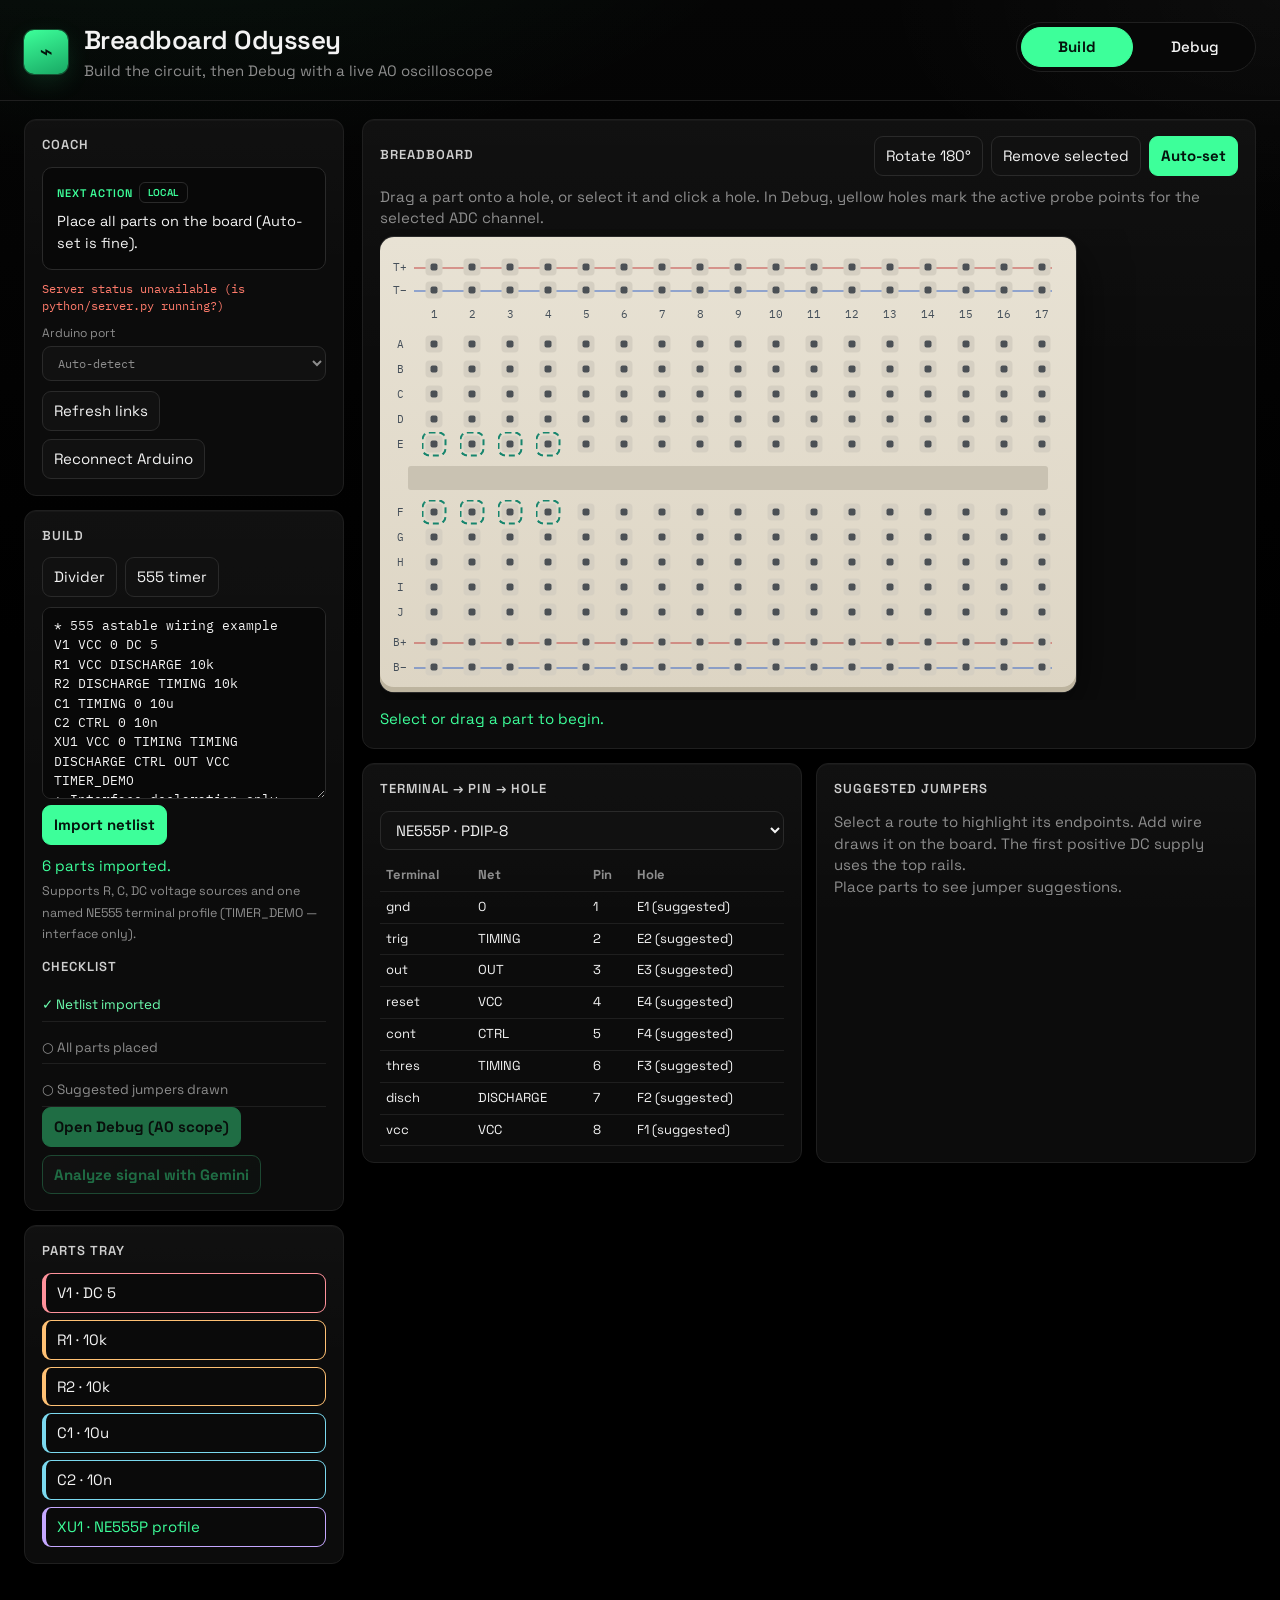
==== index.html @ 9897d8b1 "Make oscilloscope the Debug hero instead of an expand overlay Move the live scope to a full-width to" ====
<!doctype html>
<html lang="en">
<meta charset="utf-8">
<meta name="viewport" content="width=device-width,initial-scale=1">
<title>Breadboard Odyssey</title>
<link rel="stylesheet" href="css/app.css">
<header>
  <i aria-hidden="true">⌁</i>
  <div>
    <h1>Breadboard Odyssey</h1>
    <p>Build the circuit, then Debug with a live A0 oscilloscope</p>
  </div>
  <nav class="journey-bar" aria-label="Modes">
    <button type="button" id="stage-build" class="active">Build</button>
    <button type="button" id="stage-debug">Debug</button>
  </nav>
</header>
<main>
  <section id="scopeHero" class="scope-hero" hidden>
    <div class="scope-hero-top">
      <div>
        <p class="scope-kicker">Live instrument</p>
        <h2>Oscilloscope</h2>
      </div>
      <div class="scope-hero-controls">
        <label class="scope-channel">Channel
          <select id="scopeChannel" aria-label="Scope channel">
            <option value="A0" selected>A0 · VCC</option>
            <option value="A1">A1 · GND</option>
            <option value="A2">A2 · OUT</option>
            <option value="A3">A3 · CTRL</option>
            <option value="A4">A4 · TIMING</option>
            <option value="A5">A5 · DISCHARGE</option>
          </select>
        </label>
        <button type="button" id="scopeRun" class="primary">Run scope</button>
        <button type="button" id="scopeStop">Stop</button>
        <button type="button" id="scopeOnce">Single capture</button>
        <button type="button" id="processFault" class="gemini" title="Capture waveform and ask Gemini to diagnose">Analyze signal with Gemini</button>
      </div>
    </div>
    <div class="scope-panel" id="scopePanel">
      <div class="scope-wrap">
        <div class="scope-glow" aria-hidden="true"></div>
        <canvas id="scopeCanvas" width="1280" height="420" aria-label="A0 oscilloscope"></canvas>
        <div id="scopeReadout" class="scope-readout muted">Idle — connect Arduino and press Run scope</div>
      </div>
    </div>
    <p id="probeHint" class="status scope-probe" role="status"></p>
  </section>

  <aside>
    <section>
      <h2>Coach</h2>
      <div id="coach" class="coach" role="status"></div>
      <p id="hwStatus" class="hw-status muted" role="status">Checking Arduino / Gemini…</p>
      <label class="hw-port">Arduino port
        <select id="arduinoPort" aria-label="Arduino serial port">
          <option value="">Auto-detect</option>
        </select>
      </label>
      <div class="toolbar" style="margin-bottom:0">
        <button type="button" id="refreshHw">Refresh links</button>
        <button type="button" id="reconnectArduino">Reconnect Arduino</button>
      </div>
    </section>

    <section id="panel-build">
      <h2>Build</h2>
      <nav>
        <button type="button" id="divider">Divider</button>
        <button type="button" id="timer">555 timer</button>
      </nav>
      <textarea aria-label="SPICE netlist" id="source" rows="9" spellcheck="false"></textarea>
      <div class="toolbar">
        <button type="button" id="import" class="primary">Import netlist</button>
      </div>
      <p id="importMessage" class="status" role="status"></p>
      <small>Supports R, C, DC voltage sources and one named NE555 terminal profile (TIMER_DEMO — interface only).</small>
      <h2 style="margin-top:14px">Checklist</h2>
      <ul id="buildChecklist" class="stack"></ul>
      <div class="toolbar" style="margin-bottom:0">
        <button type="button" id="toDebug" class="primary" disabled>Open Debug (A0 scope)</button>
        <button type="button" id="processFaultBuild" class="gemini" disabled title="Requires all suggested jumpers">Analyze signal with Gemini</button>
      </div>
    </section>

    <section id="panel-debug" hidden>
      <h2>Debug</h2>
      <p class="muted">Yellow holes mark the active probe points for the selected ADC channel on the breadboard below.</p>
      <p class="muted" style="margin-top:8px">Use the scope hero above for Run / capture / Gemini analysis.</p>
    </section>

    <section>
      <h2>Parts tray</h2>
      <div id="parts" class="tray"></div>
    </section>
  </aside>

  <div class="workspace">
    <section>
      <div class="toolbar">
        <h2>Breadboard</h2>
        <button type="button" id="rotate">Rotate 180°</button>
        <button type="button" id="remove">Remove selected</button>
        <button type="button" id="layout" class="primary">Auto-set</button>
      </div>
      <p class="muted">Drag a part onto a hole, or select it and click a hole. In Debug, yellow holes mark the active probe points for the selected ADC channel.</p>
      <div class="scroll"><div id="board" class="board"></div></div>
      <p id="status" class="status" role="status"></p>
    </section>
    <div class="reports">
      <section>
        <h2>Terminal → pin → hole</h2>
        <div id="mapping"></div>
      </section>
      <section>
        <h2>Suggested jumpers</h2>
        <p class="muted">Select a route to highlight its endpoints. Add wire draws it on the board. The first positive DC supply uses the top rails.</p>
        <div id="jumpers"></div>
      </section>
    </div>
  </div>
</main>
<script src="js/board.js"></script>
<script src="js/diagnose.js"></script>
<script src="js/scope.js"></script>
<script src="js/app.js"></script>
</html>
---- css/app.css ----
@import url('https://fonts.googleapis.com/css2?family=IBM+Plex+Mono:wght@400;500;600&family=Space+Grotesk:wght@400;500;600;700&display=swap');

:root{
  --bg:#000000;
  --bg-elev:#070707;
  --panel:#0c0c0c;
  --panel-2:#111111;
  --line:#1f1f1f;
  --line-strong:#2a2a2a;
  --text:#f3f3f3;
  --muted:#8d8d8d;
  --accent:#3dff9a;
  --accent-dim:#1a3d2c;
  --accent-text:#04140c;
  --warn:#f0c45a;
  --danger:#ff7b6b;
  --ok:#6dffb0;
  --shadow:0 18px 50px rgba(0,0,0,.65);
  --radius:12px;
  --font:"Space Grotesk",system-ui,sans-serif;
  --mono:"IBM Plex Mono",ui-monospace,monospace;
}

*{box-sizing:border-box}
html{background:var(--bg)}
body{
  margin:0;
  min-height:100vh;
  color:var(--text);
  font:15px/1.45 var(--font);
  background:
    radial-gradient(1200px 600px at 12% -10%, rgba(61,255,154,.07), transparent 55%),
    radial-gradient(900px 500px at 100% 0%, rgba(255,255,255,.03), transparent 45%),
    linear-gradient(180deg, #050505 0%, #000 40%, #000 100%);
}
header,main{max-width:1380px;margin:auto;padding:22px 24px}
header{
  border-bottom:1px solid var(--line);
  display:flex;align-items:center;gap:16px;flex-wrap:wrap;
  padding-bottom:18px;
}
header i{
  width:44px;height:44px;display:grid;place-items:center;
  background:linear-gradient(160deg, var(--accent), #18a864);
  color:var(--accent-text);
  border-radius:10px;font-style:normal;font-size:22px;font-weight:700;
  box-shadow:0 0 0 1px rgba(61,255,154,.25), 0 8px 24px rgba(61,255,154,.12);
}
h1,h2,p{margin:0}
h1{font-size:26px;letter-spacing:-.02em;font-weight:600}
header p,small,.muted{color:var(--muted)}
.journey-bar{display:flex;gap:6px;margin-left:auto;flex-wrap:wrap;padding:4px;background:var(--bg-elev);border:1px solid var(--line);border-radius:999px}
.journey-bar button{
  min-width:7rem;border-radius:999px;border-color:transparent;background:transparent;
  font-weight:500;letter-spacing:.01em;
}
.journey-bar button.active{
  background:var(--accent);color:var(--accent-text);font-weight:700;border-color:var(--accent);
}
.journey-bar button.done{border-color:var(--accent-dim);color:var(--ok)}
main{
  display:grid;
  grid-template-columns:320px minmax(0,1fr);
  gap:18px;
  padding-top:18px;
  align-items:start;
}
body.mode-debug main{
  grid-template-columns:300px minmax(0,1fr);
}
.workspace{min-width:0}
section{
  background:linear-gradient(180deg, rgba(255,255,255,.02), transparent 40%), var(--panel);
  border:1px solid var(--line);
  border-radius:var(--radius);
  padding:16px 17px;
  margin-bottom:14px;
  box-shadow:inset 0 1px 0 rgba(255,255,255,.03);
}
h2{font-size:13px;margin-bottom:12px;letter-spacing:.08em;text-transform:uppercase;color:#cfcfcf;font-weight:600}
button,select,textarea,input{
  font:inherit;color:inherit;
  background:var(--panel-2);
  border:1px solid var(--line-strong);
  border-radius:9px;padding:8px 11px;
  transition:border-color .15s ease, color .15s ease, background .15s ease, transform .12s ease;
}
button,select{cursor:pointer}
button:hover,button[aria-pressed=true]{border-color:var(--accent);color:var(--accent)}
button.primary{
  background:var(--accent);color:var(--accent-text);font-weight:700;border-color:var(--accent);
}
button.primary:hover{filter:brightness(1.05);color:var(--accent-text)}
button.gemini{
  background:linear-gradient(135deg, #1a1a1a, #101814);
  border:1px solid color-mix(in srgb, var(--accent) 55%, #333);
  color:var(--accent);font-weight:700;
}
button.gemini:hover{background:#132018;color:#6dffb0}
button.gemini:disabled{opacity:.4;filter:none}
button:disabled{opacity:.4;cursor:not-allowed}
textarea,input[type=number],input[type=text]{width:100%}
textarea{font:12.5px/1.55 var(--mono);resize:vertical;background:#080808}
nav,.toolbar{display:flex;gap:8px;flex-wrap:wrap;align-items:center;margin-bottom:10px}
.toolbar h2{margin:0 auto 0 0}
.tray{display:grid;gap:7px}
.tray button{text-align:left}
.scroll{overflow:auto;padding:8px 0}
.board{
  position:relative;width:696px;height:455px;
  background:linear-gradient(180deg,#e8e2d4,#ddd5c4);
  border-radius:14px;
  box-shadow:inset 0 -5px #bdb49f, 0 0 0 1px #2a2a2a, var(--shadow);
  color:#46505a;
}
.hole{position:absolute;width:17px;height:17px;padding:0;border:0;border-radius:4px;background:#d5cfc2;display:grid;place-items:center;transform:translate(-50%,-50%)}
.hole:after{content:'';width:7px;height:7px;border-radius:2px;background:#4b5055}
.hole:hover,.hole:focus-visible{outline:3px solid #139f80}
.hole.pin,.hole.link{background:#79e3c2}
.hole.link{outline:2px solid #18876e}
.hole.measure{outline:3px solid #f0b429;outline-offset:2px;background:#ffe08a;animation:pulse 1.2s ease-in-out infinite}
@keyframes pulse{0%,100%{box-shadow:0 0 0 0 rgba(240,180,41,.55)}50%{box-shadow:0 0 0 6px rgba(240,180,41,0)}}
.label{position:absolute;transform:translate(-50%,-50%);font:11px var(--mono)}
.gap{position:absolute;left:28px;right:28px;top:229px;height:24px;background:#c9c2b2;border-radius:3px}
.piece{position:absolute;transform:translate(-50%,-50%);background:#243349;border:1px solid var(--accent);border-radius:5px;color:white;padding:2px 5px;font:bold 11px var(--mono);cursor:grab}
.piece.ic{height:25px;background:#121b23}
.status{margin-top:8px;color:var(--accent);min-height:24px}
.error{color:var(--danger)}
.ok{color:var(--ok)}
.reports{display:grid;grid-template-columns:1fr 1fr;gap:14px}
table{width:100%;border-collapse:collapse;text-align:left;font-size:13px}
td,th{padding:6px;border-bottom:1px solid var(--line)}
th{color:var(--muted)}
.jump{display:block;margin:4px 0}
a{color:var(--accent)}
#profile{margin-bottom:10px;width:100%}
.ghost{outline:2px dashed #16856d;outline-offset:2px}
.rail{position:absolute;left:34px;right:24px;height:2px;opacity:.45}
.wire{position:absolute;height:4px;border-radius:3px;transform-origin:left center;pointer-events:none}
.tray button,.piece{--part:#eef3fa;border-color:var(--part)}
.tray button{border-left:4px solid var(--part);background:#0a0a0a}
.piece{background:color-mix(in srgb,var(--part) 24%,#0a0a0a);color:white}
.tray button:hover,.piece:hover{box-shadow:0 0 0 2px var(--part);color:white}
.tray button:active,.piece:active{cursor:grabbing;filter:brightness(1.28)}
.hole.pin{background:var(--part,#79e3c2)}
.hole.inspect{outline:2px solid color-mix(in srgb,var(--part) 75%,#182333);outline-offset:3px}
.pin-number{position:absolute;left:50%;bottom:100%;transform:translateX(-50%);background:#111;color:white;padding:1px 3px;border-radius:4px;font:bold 10px var(--mono);pointer-events:none}
.hole.target{outline:2px dashed #146b54;outline-offset:1px;background:#afe3d0}
.hole.footprint{outline:3px solid #066a69;outline-offset:2px;background:#54e0d5;z-index:2}
.hole.blocked{outline:3px solid #b63f32;outline-offset:2px}
.board.holding .hole{cursor:grabbing}
.tray button,.piece{touch-action:none}
.stack{display:grid;gap:10px}
.stack label{display:grid;gap:4px;font-size:13px;color:var(--muted)}
.coach{
  background:#080808;
  border:1px solid var(--line-strong);
  border-radius:10px;
  padding:14px;
  line-height:1.5;
  min-height:5rem;
  font-size:14.5px;
}
.coach .tag{display:inline-flex;align-items:center;gap:6px;font-size:11px;letter-spacing:.08em;text-transform:uppercase;color:var(--accent);margin-bottom:8px;font-weight:600}
.coach.warn{border-color:color-mix(in srgb, var(--warn) 45%, #333);background:#120f08}
.coach.error{border-color:color-mix(in srgb, var(--danger) 40%, #333);background:#140a09}
.readings{font:13px var(--mono)}
.badge{
  display:inline-block;padding:2px 8px;border-radius:6px;
  border:1px solid var(--line-strong);font-size:10px;letter-spacing:.04em;
}
.badge.live{border-color:#1f5a40;color:var(--ok);background:#0b1812}
.badge.off{border-color:#5a2a24;color:var(--danger);background:#180c0b}
.scope-hero{
  grid-column:1 / -1;
  margin-bottom:4px;
  padding:18px 18px 14px;
  border:1px solid color-mix(in srgb, var(--accent) 28%, var(--line));
  border-radius:16px;
  background:
    radial-gradient(900px 280px at 50% -20%, rgba(61,255,154,.12), transparent 60%),
    linear-gradient(180deg, #0b0f0c 0%, #050505 55%, #030303 100%);
  box-shadow:0 0 0 1px rgba(61,255,154,.06), 0 24px 60px rgba(0,0,0,.55);
  animation:scopeIn .45s ease-out;
}
@keyframes scopeIn{
  from{opacity:0;transform:translateY(-10px)}
  to{opacity:1;transform:none}
}
.scope-hero-top{
  display:flex;flex-wrap:wrap;align-items:flex-end;justify-content:space-between;
  gap:14px;margin-bottom:14px;
}
.scope-kicker{
  font:600 11px/1 var(--mono);
  letter-spacing:.14em;text-transform:uppercase;color:var(--accent);
  margin-bottom:6px;
}
.scope-hero h2{
  margin:0;font-size:28px;letter-spacing:-.03em;text-transform:none;color:var(--text);
}
.scope-hero-controls{display:flex;flex-wrap:wrap;gap:8px;align-items:end}
.scope-channel{display:grid;gap:4px;font-size:12px;color:var(--muted)}
.scope-channel select{min-width:9.5rem}
.scope-panel{display:grid;gap:0}
.scope-wrap{
  position:relative;
  background:#010201;
  border:1px solid #1c2a20;
  border-radius:12px;
  padding:12px 12px 10px;
  overflow:hidden;
  min-height:320px;
  box-shadow:inset 0 0 40px rgba(61,255,154,.04);
}
.scope-glow{
  pointer-events:none;position:absolute;inset:-20% -10% auto;
  height:55%;
  background:radial-gradient(ellipse at center, rgba(61,255,154,.14), transparent 70%);
  animation:scopePulse 3.2s ease-in-out infinite;
}
@keyframes scopePulse{
  0%,100%{opacity:.55;transform:scale(1)}
  50%{opacity:1;transform:scale(1.04)}
}
.scope-wrap::after{
  content:'';pointer-events:none;position:absolute;inset:0;
  background:repeating-linear-gradient(
    to bottom,
    transparent 0 2px,
    rgba(0,0,0,.18) 2px 3px
  );
  opacity:.35;mix-blend-mode:multiply;
}
#scopeCanvas{
  position:relative;z-index:1;
  width:100%;height:auto;aspect-ratio:16 / 5.5;
  display:block;border-radius:8px;min-height:280px;
}
.scope-readout{
  position:relative;z-index:1;
  margin-top:10px;font:13px var(--mono);color:#9ad9b8;
  letter-spacing:.02em;
}
.scope-readout.error{color:var(--danger)}
.scope-probe{margin-top:10px;min-height:1.2em}
#buildChecklist{list-style:none;padding:0;margin:0}
#buildChecklist li{padding:6px 0;border-bottom:1px solid var(--line);font-size:13.5px}
.hw-status{margin-top:10px;font-size:12px;font-family:var(--mono)}
.hw-port{display:grid;gap:4px;margin:10px 0;font-size:12px;color:var(--muted)}
.hw-port select{font:12px var(--mono)}
@media(max-width:900px){
  main,body.mode-debug main,.reports{grid-template-columns:1fr}
  header,main{padding:12px}
  .journey-bar{margin-left:0;width:100%}
  .scope-hero h2{font-size:22px}
  #scopeCanvas{min-height:220px;aspect-ratio:16 / 7}
}
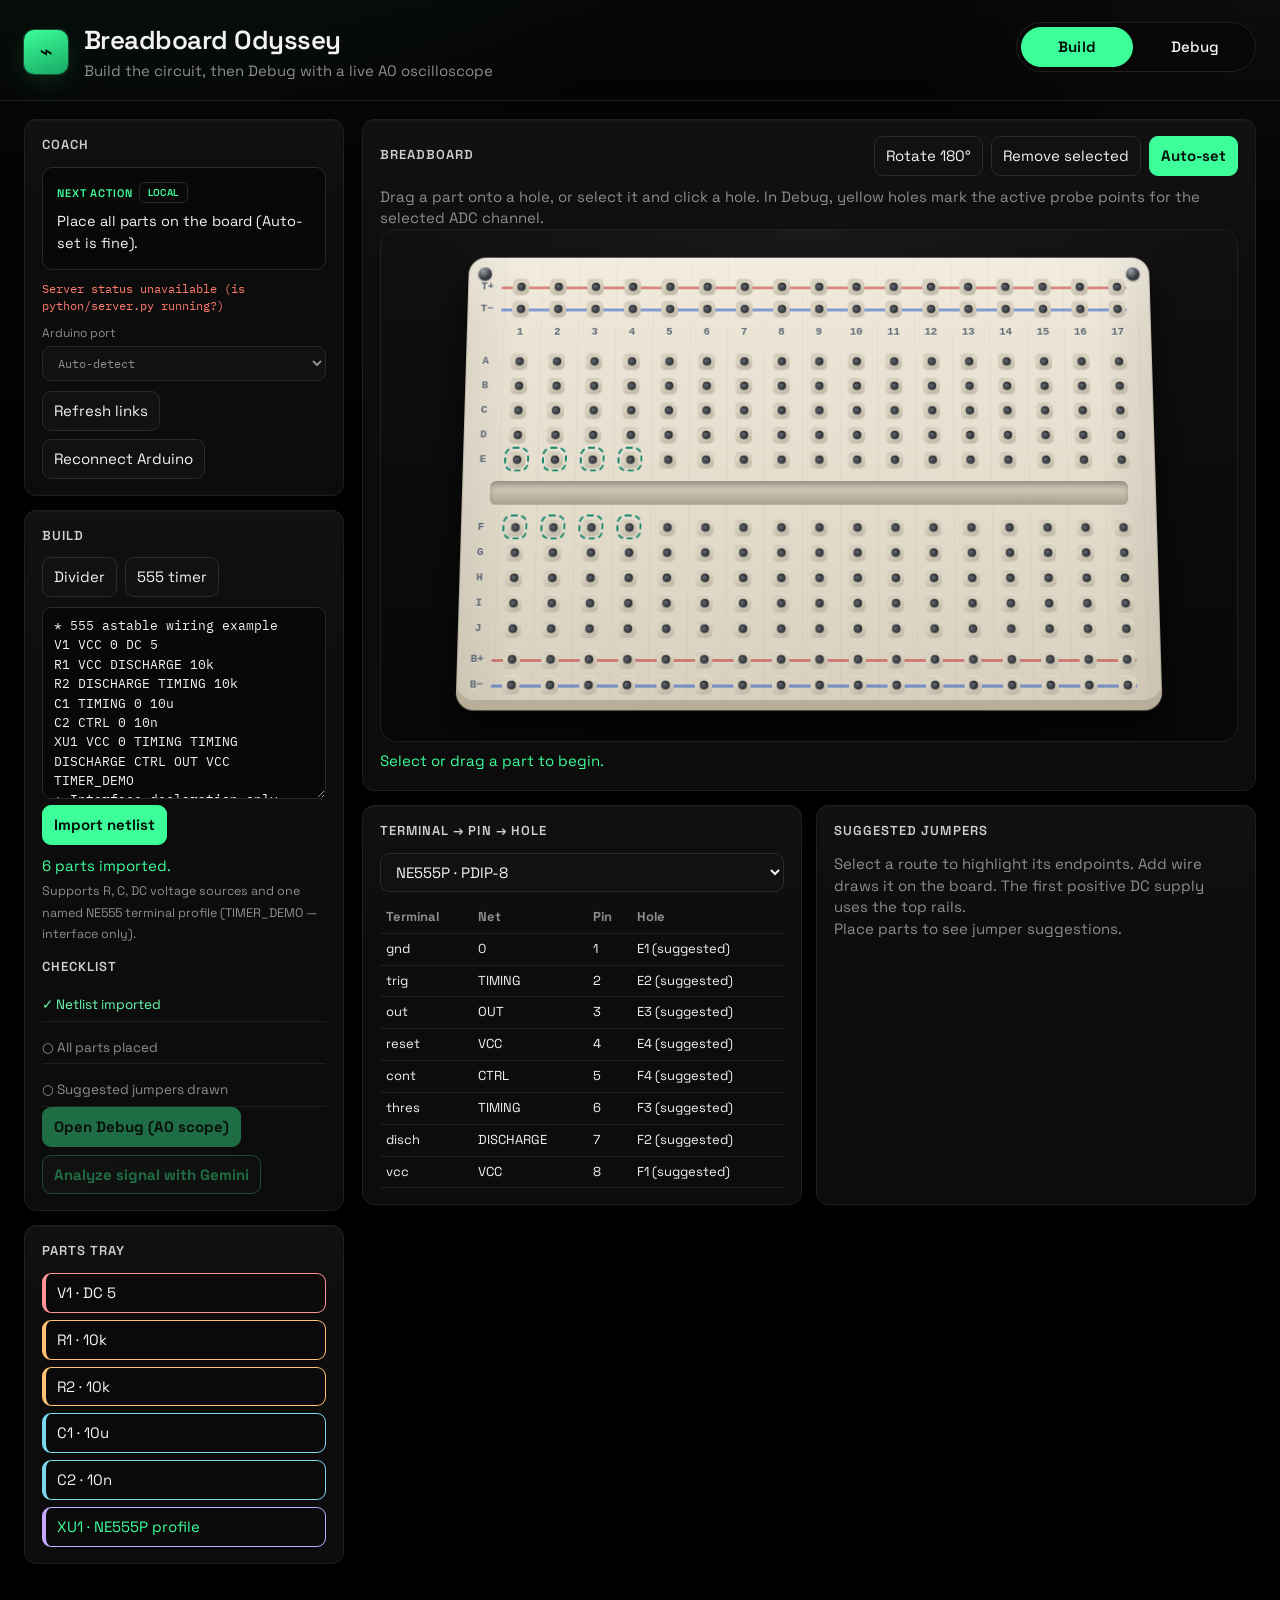
==== commit e7f44d1f: "Add faux-3D breadboard look without changing interactions Mild stage tilt, plastic depth, recessed h" ====
--- a/index.html
+++ b/index.html
@@ -106,7 +106,10 @@
         <button type="button" id="layout" class="primary">Auto-set</button>
       </div>
       <p class="muted">Drag a part onto a hole, or select it and click a hole. In Debug, yellow holes mark the active probe points for the selected ADC channel.</p>
-      <div class="scroll"><div id="board" class="board"></div></div>
+      <div class="scroll board-stage">
+        <div class="board-stage-glow" aria-hidden="true"></div>
+        <div id="board" class="board" aria-label="Breadboard work surface"></div>
+      </div>
       <p id="status" class="status" role="status"></p>
     </section>
     <div class="reports">
--- a/css/app.css
+++ b/css/app.css
@@ -106,24 +106,240 @@
 .tray{display:grid;gap:7px}
 .tray button{text-align:left}
 .scroll{overflow:auto;padding:8px 0}
+/* Faux-3D stage — mild tilt only; hit-testing stays on the same DOM. */
+.board-stage{
+  position:relative;
+  overflow:auto;
+  padding:22px 18px 34px;
+  border-radius:16px;
+  background:
+    radial-gradient(700px 220px at 50% 0%, rgba(255,255,255,.04), transparent 60%),
+    linear-gradient(180deg, #101010 0%, #070707 100%);
+  border:1px solid var(--line);
+  perspective:1400px;
+  perspective-origin:50% 35%;
+}
+.board-stage-glow{
+  pointer-events:none;
+  position:absolute;inset:0;
+  background:radial-gradient(500px 180px at 50% 85%, rgba(0,0,0,.55), transparent 70%);
+  z-index:0;
+}
 .board{
-  position:relative;width:696px;height:455px;
-  background:linear-gradient(180deg,#e8e2d4,#ddd5c4);
-  border-radius:14px;
-  box-shadow:inset 0 -5px #bdb49f, 0 0 0 1px #2a2a2a, var(--shadow);
-  color:#46505a;
-}
-.hole{position:absolute;width:17px;height:17px;padding:0;border:0;border-radius:4px;background:#d5cfc2;display:grid;place-items:center;transform:translate(-50%,-50%)}
-.hole:after{content:'';width:7px;height:7px;border-radius:2px;background:#4b5055}
-.hole:hover,.hole:focus-visible{outline:3px solid #139f80}
-.hole.pin,.hole.link{background:#79e3c2}
+  --bb-cream:#e7e0d0;
+  --bb-cream-deep:#cfc6b2;
+  --bb-cream-edge:#b7ae9a;
+  --bb-hole:#3d4248;
+  position:relative;
+  z-index:1;
+  width:696px;height:455px;
+  margin:0 auto;
+  color:#4a5360;
+  border-radius:18px;
+  transform:rotateX(7deg) translateZ(0);
+  transform-style:preserve-3d;
+  transform-origin:50% 60%;
+  background:
+    linear-gradient(180deg, rgba(255,255,255,.22), transparent 18%),
+    linear-gradient(90deg, rgba(0,0,0,.06), transparent 8%, transparent 92%, rgba(0,0,0,.07)),
+    repeating-linear-gradient(
+      90deg,
+      transparent 0 37px,
+      rgba(120,110,90,.07) 37px 38px
+    ),
+    linear-gradient(180deg, #efe8d8 0%, var(--bb-cream) 42%, #d8d0be 100%);
+  box-shadow:
+    inset 0 1px 0 rgba(255,255,255,.55),
+    inset 0 -10px 0 var(--bb-cream-edge),
+    inset 0 0 0 1px rgba(60,50,35,.18),
+    0 1px 0 rgba(255,255,255,.04),
+    0 18px 28px rgba(0,0,0,.55),
+    0 40px 70px rgba(0,0,0,.35);
+  animation:boardSettle .55s cubic-bezier(.2,.8,.2,1) both;
+}
+@keyframes boardSettle{
+  from{opacity:0;transform:rotateX(14deg) translateY(18px)}
+  to{opacity:1;transform:rotateX(7deg) translateY(0)}
+}
+@media (prefers-reduced-motion:reduce){
+  .board{animation:none;transform:none}
+  .board-stage{perspective:none}
+}
+@media (max-width:820px){
+  .board-stage{perspective:none;padding:12px 8px 18px}
+  .board{transform:none;animation:none}
+}
+.board::before,
+.board::after{
+  content:"";
+  position:absolute;
+  width:14px;height:14px;
+  border-radius:50%;
+  background:
+    radial-gradient(circle at 35% 30%, #9aa0a6, #3a3f45 55%, #1c1f22 100%);
+  box-shadow:
+    inset 0 1px 1px rgba(255,255,255,.35),
+    0 1px 2px rgba(0,0,0,.35);
+  z-index:2;
+  pointer-events:none;
+}
+.board::before{top:10px;left:10px}
+.board::after{top:10px;right:10px}
+.hole{
+  position:absolute;width:17px;height:17px;padding:0;border:0;border-radius:5px;
+  display:grid;place-items:center;
+  transform:translate(-50%,-50%);
+  z-index:2;
+  background:
+    linear-gradient(160deg, #cfc7b6, #ddd5c4 40%, #bdb5a4);
+  box-shadow:
+    inset 0 1px 0 rgba(255,255,255,.35),
+    0 1px 1px rgba(0,0,0,.12);
+}
+.hole:after{
+  content:'';
+  width:8px;height:8px;border-radius:50%;
+  background:
+    radial-gradient(circle at 35% 30%, #6a7078, var(--bb-hole) 55%, #1a1d20 100%);
+  box-shadow:
+    inset 0 1px 2px rgba(0,0,0,.75),
+    0 0 0 1px rgba(0,0,0,.2);
+}
+.hole:hover,.hole:focus-visible{
+  outline:3px solid #139f80;
+  z-index:4;
+}
+.hole.pin,.hole.link{
+  background:linear-gradient(160deg, #9aecd4, #79e3c2);
+}
 .hole.link{outline:2px solid #18876e}
-.hole.measure{outline:3px solid #f0b429;outline-offset:2px;background:#ffe08a;animation:pulse 1.2s ease-in-out infinite}
+.hole.measure{
+  outline:3px solid #f0b429;outline-offset:2px;
+  background:linear-gradient(160deg, #ffe9a8, #ffe08a);
+  animation:pulse 1.2s ease-in-out infinite;
+  z-index:4;
+}
 @keyframes pulse{0%,100%{box-shadow:0 0 0 0 rgba(240,180,41,.55)}50%{box-shadow:0 0 0 6px rgba(240,180,41,0)}}
-.label{position:absolute;transform:translate(-50%,-50%);font:11px var(--mono)}
-.gap{position:absolute;left:28px;right:28px;top:229px;height:24px;background:#c9c2b2;border-radius:3px}
-.piece{position:absolute;transform:translate(-50%,-50%);background:#243349;border:1px solid var(--accent);border-radius:5px;color:white;padding:2px 5px;font:bold 11px var(--mono);cursor:grab}
-.piece.ic{height:25px;background:#121b23}
+.label{
+  position:absolute;transform:translate(-50%,-50%);
+  font:600 11px var(--mono);
+  color:#5a6470;
+  text-shadow:0 1px 0 rgba(255,255,255,.35);
+  z-index:1;pointer-events:none;
+}
+.gap{
+  position:absolute;left:28px;right:28px;top:229px;height:24px;
+  border-radius:6px;
+  background:
+    linear-gradient(180deg, #b5ae9d, #ccc4b3 40%, #a69f8e);
+  box-shadow:
+    inset 0 3px 5px rgba(0,0,0,.18),
+    inset 0 -1px 0 rgba(255,255,255,.2);
+  z-index:1;
+}
+.piece{
+  position:absolute;
+  transform:translate(-50%,-50%) translateZ(12px);
+  border:1px solid color-mix(in srgb, var(--part) 55%, #111);
+  border-radius:6px;
+  color:white;
+  padding:3px 7px;
+  font:bold 11px var(--mono);
+  cursor:grab;
+  z-index:6;
+  background:
+    linear-gradient(180deg, color-mix(in srgb,var(--part) 42%,#2a2a2a), color-mix(in srgb,var(--part) 18%,#0a0a0a));
+  box-shadow:
+    inset 0 1px 0 rgba(255,255,255,.28),
+    inset 0 -2px 0 rgba(0,0,0,.35),
+    0 2px 0 rgba(0,0,0,.35),
+    0 8px 14px rgba(0,0,0,.35);
+  transition:box-shadow .15s ease, filter .12s ease;
+}
+.piece.ic,.piece-x{
+  height:34px;
+  border-radius:5px;
+  letter-spacing:.04em;
+  background:
+    linear-gradient(180deg, #3a434c 0%, #1a2228 38%, #0c1014 100%);
+  border-color:#050708;
+  box-shadow:
+    inset 0 1px 0 rgba(255,255,255,.22),
+    inset 0 -3px 0 rgba(0,0,0,.45),
+    0 3px 0 #050607,
+    0 10px 16px rgba(0,0,0,.4);
+}
+.piece.ic::before,.piece-x::before{
+  content:"";
+  position:absolute;
+  left:10px;top:50%;
+  width:8px;height:8px;
+  border-radius:50%;
+  transform:translateY(-50%);
+  background:radial-gradient(circle at 35% 30%, #2a3036, #050608);
+  box-shadow:inset 0 1px 1px rgba(255,255,255,.15);
+}
+.piece-r{
+  min-width:58px;
+  height:20px;
+  border-radius:10px;
+  padding:0 10px;
+  background:linear-gradient(180deg, #eadfca, #b9a888 55%, #9e8d6e);
+  color:#1a140c;
+  text-shadow:0 1px 0 rgba(255,255,255,.4);
+  border-color:#7a6d55;
+  overflow:hidden;
+}
+.piece-r::before{
+  content:"";
+  position:absolute;
+  left:18%;right:18%;top:2px;bottom:2px;
+  border-radius:2px;
+  background:
+    repeating-linear-gradient(
+      90deg,
+      transparent 0 5px,
+      #1d5cff 5px 8px,
+      transparent 8px 12px,
+      #111 12px 15px,
+      transparent 15px 19px,
+      #c45a1d 19px 22px,
+      transparent 22px 100%
+    );
+  opacity:.9;
+  pointer-events:none;
+}
+.piece-c{
+  width:28px;min-width:28px;height:34px;
+  border-radius:8px 8px 5px 5px;
+  padding:4px 2px;
+  writing-mode:vertical-rl;
+  text-orientation:mixed;
+  font-size:10px;
+  background:
+    linear-gradient(90deg, rgba(255,255,255,.18), transparent 35%, transparent 65%, rgba(0,0,0,.25)),
+    linear-gradient(180deg, #2f343a 0%, #12161a 55%, #0a0c0e 100%);
+  border-color:#050607;
+  box-shadow:
+    inset 0 1px 0 rgba(255,255,255,.25),
+    0 3px 0 #050607,
+    0 10px 14px rgba(0,0,0,.4);
+}
+.piece-c::after{
+  content:"";
+  position:absolute;left:20%;right:20%;top:0;
+  height:4px;border-radius:2px 2px 0 0;
+  background:linear-gradient(90deg, #8a9098, #d7dde4 50%, #8a9098);
+}
+.piece-v{
+  min-width:48px;height:28px;
+  border-radius:4px;
+  background:
+    linear-gradient(180deg, #f2f2f2, #c8c8c8 45%, #9e9e9e);
+  color:#111;
+  border-color:#666;
+  text-shadow:none;
+}
 .status{margin-top:8px;color:var(--accent);min-height:24px}
 .error{color:var(--danger)}
 .ok{color:var(--ok)}
@@ -135,18 +351,39 @@
 a{color:var(--accent)}
 #profile{margin-bottom:10px;width:100%}
 .ghost{outline:2px dashed #16856d;outline-offset:2px}
-.rail{position:absolute;left:34px;right:24px;height:2px;opacity:.45}
-.wire{position:absolute;height:4px;border-radius:3px;transform-origin:left center;pointer-events:none}
+.rail{
+  position:absolute;left:34px;right:24px;height:3px;opacity:.55;z-index:1;
+  border-radius:2px;
+  box-shadow:0 1px 0 rgba(255,255,255,.15);
+}
+.wire{
+  --wire:#79e3c2;
+  position:absolute;height:5px;border-radius:999px;
+  transform-origin:left center;pointer-events:none;z-index:5;
+  background:
+    linear-gradient(180deg, rgba(255,255,255,.45), transparent 45%, rgba(0,0,0,.25)),
+    var(--wire);
+  box-shadow:
+    0 1px 0 rgba(255,255,255,.25) inset,
+    0 3px 4px rgba(0,0,0,.28);
+  opacity:.92;
+}
+.wire-ghost{opacity:.38;filter:saturate(.7)}
+.wire-on{opacity:.95}
 .tray button,.piece{--part:#eef3fa;border-color:var(--part)}
 .tray button{border-left:4px solid var(--part);background:#0a0a0a}
-.piece{background:color-mix(in srgb,var(--part) 24%,#0a0a0a);color:white}
-.tray button:hover,.piece:hover{box-shadow:0 0 0 2px var(--part);color:white}
-.tray button:active,.piece:active{cursor:grabbing;filter:brightness(1.28)}
-.hole.pin{background:var(--part,#79e3c2)}
+.tray button:hover,.piece:hover{box-shadow:0 0 0 2px var(--part), 0 10px 18px rgba(0,0,0,.4);color:white}
+.tray button:active,.piece:active{cursor:grabbing;filter:brightness(1.12)}
+.hole.pin{background:linear-gradient(160deg, color-mix(in srgb,var(--part,#79e3c2) 70%,#fff), var(--part,#79e3c2))}
 .hole.inspect{outline:2px solid color-mix(in srgb,var(--part) 75%,#182333);outline-offset:3px}
-.pin-number{position:absolute;left:50%;bottom:100%;transform:translateX(-50%);background:#111;color:white;padding:1px 3px;border-radius:4px;font:bold 10px var(--mono);pointer-events:none}
+.pin-number{
+  position:absolute;left:50%;bottom:100%;transform:translateX(-50%);
+  background:#111;color:white;padding:1px 3px;border-radius:4px;
+  font:bold 10px var(--mono);pointer-events:none;
+  box-shadow:0 2px 4px rgba(0,0,0,.35);
+}
 .hole.target{outline:2px dashed #146b54;outline-offset:1px;background:#afe3d0}
-.hole.footprint{outline:3px solid #066a69;outline-offset:2px;background:#54e0d5;z-index:2}
+.hole.footprint{outline:3px solid #066a69;outline-offset:2px;background:#54e0d5;z-index:3}
 .hole.blocked{outline:3px solid #b63f32;outline-offset:2px}
 .board.holding .hole{cursor:grabbing}
 .tray button,.piece{touch-action:none}
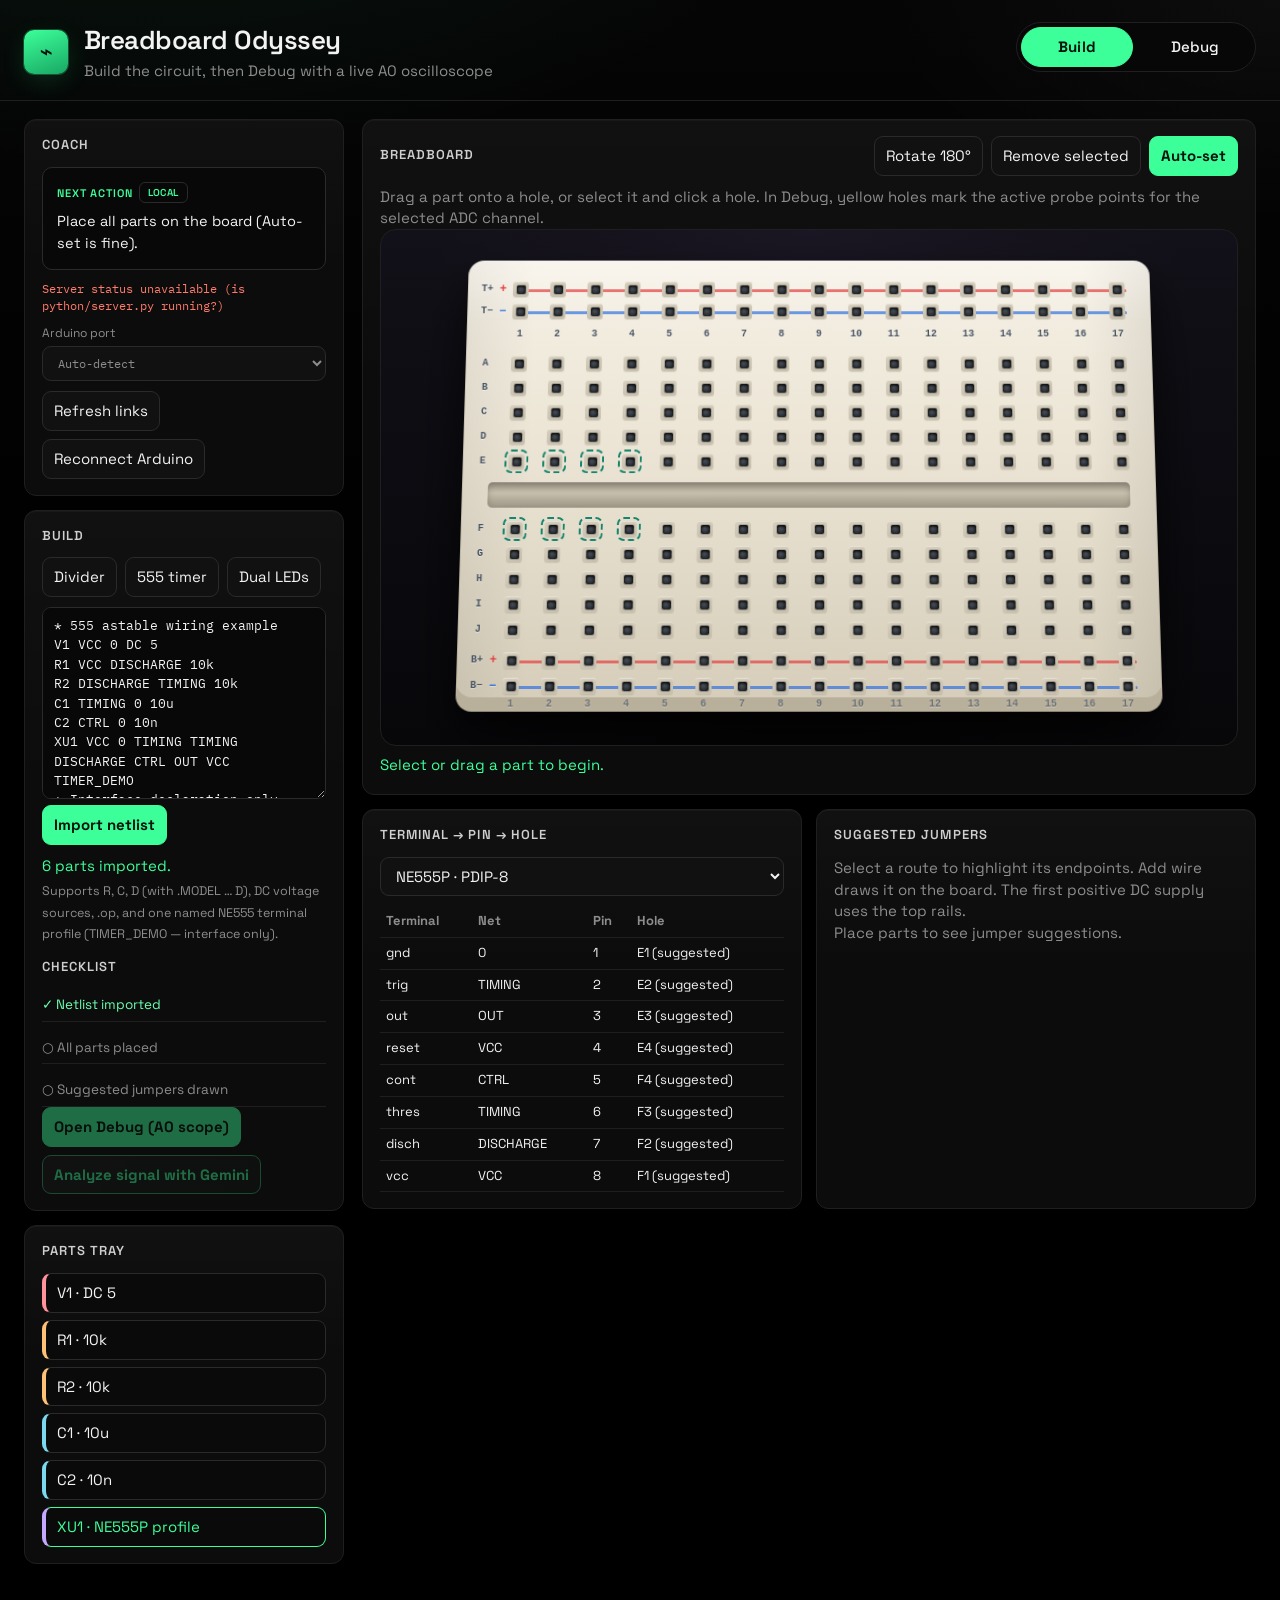
==== commit e5700c1b: "Add diode netlist support and dual-LED demo Parse Dn anode cathode model with .MODEL … D, ignore .op" ====
--- a/index.html
+++ b/index.html
@@ -70,13 +70,14 @@
       <nav>
         <button type="button" id="divider">Divider</button>
         <button type="button" id="timer">555 timer</button>
+        <button type="button" id="leds">Dual LEDs</button>
       </nav>
       <textarea aria-label="SPICE netlist" id="source" rows="9" spellcheck="false"></textarea>
       <div class="toolbar">
         <button type="button" id="import" class="primary">Import netlist</button>
       </div>
       <p id="importMessage" class="status" role="status"></p>
-      <small>Supports R, C, DC voltage sources and one named NE555 terminal profile (TIMER_DEMO — interface only).</small>
+      <small>Supports R, C, D (with .MODEL … D), DC voltage sources, .op, and one named NE555 terminal profile (TIMER_DEMO — interface only).</small>
       <h2 style="margin-top:14px">Checklist</h2>
       <ul id="buildChecklist" class="stack"></ul>
       <div class="toolbar" style="margin-bottom:0">
--- a/css/app.css
+++ b/css/app.css
@@ -106,60 +106,54 @@
 .tray{display:grid;gap:7px}
 .tray button{text-align:left}
 .scroll{overflow:auto;padding:8px 0}
-/* Faux-3D stage — mild tilt only; hit-testing stays on the same DOM. */
+/* Render-style breadboard: soft top-down 3D, orthogonal tube wires. */
 .board-stage{
   position:relative;
   overflow:auto;
-  padding:22px 18px 34px;
+  padding:24px 18px 36px;
   border-radius:16px;
   background:
-    radial-gradient(700px 220px at 50% 0%, rgba(255,255,255,.04), transparent 60%),
-    linear-gradient(180deg, #101010 0%, #070707 100%);
+    radial-gradient(700px 240px at 50% 0%, rgba(120,90,160,.08), transparent 55%),
+    linear-gradient(180deg, #121018 0%, #07070a 100%);
   border:1px solid var(--line);
-  perspective:1400px;
-  perspective-origin:50% 35%;
+  perspective:1600px;
+  perspective-origin:50% 40%;
 }
 .board-stage-glow{
   pointer-events:none;
   position:absolute;inset:0;
-  background:radial-gradient(500px 180px at 50% 85%, rgba(0,0,0,.55), transparent 70%);
+  background:radial-gradient(520px 200px at 50% 88%, rgba(0,0,0,.6), transparent 70%);
   z-index:0;
 }
 .board{
-  --bb-cream:#e7e0d0;
-  --bb-cream-deep:#cfc6b2;
-  --bb-cream-edge:#b7ae9a;
-  --bb-hole:#3d4248;
+  --bb-cream:#ebe4d4;
+  --bb-cream-edge:#b9b09c;
+  --bb-hole:#2b3036;
   position:relative;
   z-index:1;
   width:696px;height:455px;
   margin:0 auto;
-  color:#4a5360;
-  border-radius:18px;
-  transform:rotateX(7deg) translateZ(0);
+  color:#3d4652;
+  border-radius:16px;
+  transform:rotateX(8deg) translateZ(0);
   transform-style:preserve-3d;
-  transform-origin:50% 60%;
-  background:
-    linear-gradient(180deg, rgba(255,255,255,.22), transparent 18%),
-    linear-gradient(90deg, rgba(0,0,0,.06), transparent 8%, transparent 92%, rgba(0,0,0,.07)),
-    repeating-linear-gradient(
-      90deg,
-      transparent 0 37px,
-      rgba(120,110,90,.07) 37px 38px
-    ),
-    linear-gradient(180deg, #efe8d8 0%, var(--bb-cream) 42%, #d8d0be 100%);
-  box-shadow:
-    inset 0 1px 0 rgba(255,255,255,.55),
-    inset 0 -10px 0 var(--bb-cream-edge),
-    inset 0 0 0 1px rgba(60,50,35,.18),
-    0 1px 0 rgba(255,255,255,.04),
-    0 18px 28px rgba(0,0,0,.55),
-    0 40px 70px rgba(0,0,0,.35);
-  animation:boardSettle .55s cubic-bezier(.2,.8,.2,1) both;
+  transform-origin:50% 58%;
+  background:
+    linear-gradient(180deg, rgba(255,255,255,.32), transparent 14%),
+    linear-gradient(90deg, rgba(0,0,0,.06), transparent 10%, transparent 90%, rgba(0,0,0,.07)),
+    linear-gradient(180deg, #f6f1e6 0%, var(--bb-cream) 45%, #d5cdb9 100%);
+  box-shadow:
+    inset 0 1px 0 rgba(255,255,255,.7),
+    inset 0 -14px 0 var(--bb-cream-edge),
+    inset 0 0 0 1px rgba(70,60,40,.16),
+    0 10px 0 rgba(0,0,0,.12),
+    0 26px 40px rgba(0,0,0,.55),
+    0 54px 90px rgba(0,0,0,.34);
+  animation:boardSettle .5s cubic-bezier(.2,.8,.2,1) both;
 }
 @keyframes boardSettle{
-  from{opacity:0;transform:rotateX(14deg) translateY(18px)}
-  to{opacity:1;transform:rotateX(7deg) translateY(0)}
+  from{opacity:0;transform:rotateX(14deg) translateY(16px)}
+  to{opacity:1;transform:rotateX(8deg) translateY(0)}
 }
 @media (prefers-reduced-motion:reduce){
   .board{animation:none;transform:none}
@@ -169,49 +163,41 @@
   .board-stage{perspective:none;padding:12px 8px 18px}
   .board{transform:none;animation:none}
 }
-.board::before,
-.board::after{
-  content:"";
-  position:absolute;
-  width:14px;height:14px;
-  border-radius:50%;
-  background:
-    radial-gradient(circle at 35% 30%, #9aa0a6, #3a3f45 55%, #1c1f22 100%);
-  box-shadow:
-    inset 0 1px 1px rgba(255,255,255,.35),
-    0 1px 2px rgba(0,0,0,.35);
-  z-index:2;
+.wires{
+  position:absolute;inset:0;
+  width:696px;height:455px;
   pointer-events:none;
-}
-.board::before{top:10px;left:10px}
-.board::after{top:10px;right:10px}
+  z-index:5;
+  overflow:visible;
+}
+.wire-g{opacity:.96}
+.wire-g.wire-hint .wire-path{
+  filter:drop-shadow(0 0 4px rgba(240,192,32,.55));
+}
+.wire-plug-hint{
+  filter:drop-shadow(0 0 5px rgba(240,192,32,.7));
+}
 .hole{
-  position:absolute;width:17px;height:17px;padding:0;border:0;border-radius:5px;
+  position:absolute;width:16px;height:16px;padding:0;border:0;border-radius:3px;
   display:grid;place-items:center;
   transform:translate(-50%,-50%);
   z-index:2;
-  background:
-    linear-gradient(160deg, #cfc7b6, #ddd5c4 40%, #bdb5a4);
-  box-shadow:
-    inset 0 1px 0 rgba(255,255,255,.35),
-    0 1px 1px rgba(0,0,0,.12);
+  background:linear-gradient(160deg, #d8d0be, #c6beac);
+  box-shadow:
+    inset 0 1px 0 rgba(255,255,255,.4),
+    0 1px 1px rgba(0,0,0,.1);
 }
 .hole:after{
   content:'';
-  width:8px;height:8px;border-radius:50%;
-  background:
-    radial-gradient(circle at 35% 30%, #6a7078, var(--bb-hole) 55%, #1a1d20 100%);
-  box-shadow:
-    inset 0 1px 2px rgba(0,0,0,.75),
-    0 0 0 1px rgba(0,0,0,.2);
-}
-.hole:hover,.hole:focus-visible{
-  outline:3px solid #139f80;
-  z-index:4;
-}
-.hole.pin,.hole.link{
-  background:linear-gradient(160deg, #9aecd4, #79e3c2);
-}
+  width:9px;height:9px;border-radius:2px;
+  background:
+    radial-gradient(circle at 40% 30%, #555b63, var(--bb-hole) 60%, #14171a 100%);
+  box-shadow:
+    inset 0 2px 3px rgba(0,0,0,.8),
+    0 0 0 1px rgba(0,0,0,.18);
+}
+.hole:hover,.hole:focus-visible{outline:3px solid #139f80;z-index:4}
+.hole.pin,.hole.link{background:linear-gradient(160deg, #9aecd4, #79e3c2)}
 .hole.link{outline:2px solid #18876e}
 .hole.measure{
   outline:3px solid #f0b429;outline-offset:2px;
@@ -222,124 +208,208 @@
 @keyframes pulse{0%,100%{box-shadow:0 0 0 0 rgba(240,180,41,.55)}50%{box-shadow:0 0 0 6px rgba(240,180,41,0)}}
 .label{
   position:absolute;transform:translate(-50%,-50%);
-  font:600 11px var(--mono);
-  color:#5a6470;
-  text-shadow:0 1px 0 rgba(255,255,255,.35);
+  font:700 10px/1 var(--mono);
+  color:#4a5562;
+  text-shadow:0 1px 0 rgba(255,255,255,.4);
   z-index:1;pointer-events:none;
 }
+.label-bottom{opacity:.7}
 .gap{
-  position:absolute;left:28px;right:28px;top:229px;height:24px;
+  position:absolute;left:26px;right:26px;top:228px;height:26px;
+  border-radius:5px;
+  background:
+    linear-gradient(180deg, #a8a08f, #c7bfad 42%, #9b9383);
+  box-shadow:
+    inset 0 4px 6px rgba(0,0,0,.22),
+    inset 0 -1px 0 rgba(255,255,255,.22);
+  z-index:1;
+}
+.piece{
+  --part:#eef3fa;
+  position:absolute;
+  transform:translate(-50%,-50%) translateZ(18px);
+  border:0;
   border-radius:6px;
-  background:
-    linear-gradient(180deg, #b5ae9d, #ccc4b3 40%, #a69f8e);
-  box-shadow:
-    inset 0 3px 5px rgba(0,0,0,.18),
-    inset 0 -1px 0 rgba(255,255,255,.2);
-  z-index:1;
-}
-.piece{
-  position:absolute;
-  transform:translate(-50%,-50%) translateZ(12px);
-  border:1px solid color-mix(in srgb, var(--part) 55%, #111);
-  border-radius:6px;
-  color:white;
-  padding:3px 7px;
-  font:bold 11px var(--mono);
+  color:#fff;
+  padding:0;
+  font:700 11px/1 var(--mono);
   cursor:grab;
   z-index:6;
-  background:
-    linear-gradient(180deg, color-mix(in srgb,var(--part) 42%,#2a2a2a), color-mix(in srgb,var(--part) 18%,#0a0a0a));
-  box-shadow:
-    inset 0 1px 0 rgba(255,255,255,.28),
-    inset 0 -2px 0 rgba(0,0,0,.35),
-    0 2px 0 rgba(0,0,0,.35),
-    0 8px 14px rgba(0,0,0,.35);
-  transition:box-shadow .15s ease, filter .12s ease;
+  background:transparent;
+  box-shadow:none;
+  display:grid;
+  place-items:center;
+  transition:filter .12s ease, transform .12s ease;
+  filter:drop-shadow(0 10px 10px rgba(0,0,0,.28));
+}
+.part-tag{
+  position:absolute;
+  left:50%;
+  bottom:-18px;
+  transform:translateX(-50%);
+  background:#0e1016;
+  color:#fff;
+  border-radius:6px;
+  padding:3px 7px;
+  font:700 10px/1.1 var(--mono);
+  letter-spacing:.03em;
+  box-shadow:0 4px 10px rgba(0,0,0,.4);
+  white-space:nowrap;
+  pointer-events:none;
+  z-index:2;
+}
+.part-body{position:relative;z-index:1;pointer-events:none}
+.part-orient{
+  position:absolute;right:8px;top:50%;transform:translateY(-50%);
+  opacity:.45;font-size:10px;z-index:2;
 }
 .piece.ic,.piece-x{
-  height:34px;
-  border-radius:5px;
-  letter-spacing:.04em;
-  background:
-    linear-gradient(180deg, #3a434c 0%, #1a2228 38%, #0c1014 100%);
-  border-color:#050708;
-  box-shadow:
-    inset 0 1px 0 rgba(255,255,255,.22),
-    inset 0 -3px 0 rgba(0,0,0,.45),
-    0 3px 0 #050607,
-    0 10px 16px rgba(0,0,0,.4);
+  height:44px;
+  border-radius:7px;
+  background:
+    linear-gradient(180deg, #454d55 0%, #1d242b 40%, #0a0d10 100%);
+  box-shadow:
+    inset 0 1px 0 rgba(255,255,255,.25),
+    inset 0 -4px 0 rgba(0,0,0,.55),
+    0 4px 0 #050607,
+    0 14px 20px rgba(0,0,0,.45);
+}
+.piece.ic .part-body,.piece-x .part-body{
+  font-size:13px;letter-spacing:.12em;color:#e8eef4;
+  text-shadow:0 1px 0 rgba(0,0,0,.6);
 }
 .piece.ic::before,.piece-x::before{
   content:"";
   position:absolute;
-  left:10px;top:50%;
-  width:8px;height:8px;
-  border-radius:50%;
+  left:12px;top:50%;
+  width:9px;height:9px;border-radius:50%;
   transform:translateY(-50%);
-  background:radial-gradient(circle at 35% 30%, #2a3036, #050608);
-  box-shadow:inset 0 1px 1px rgba(255,255,255,.15);
-}
+  background:radial-gradient(circle at 35% 30%, #2c333a, #050608);
+  box-shadow:inset 0 1px 1px rgba(255,255,255,.18);
+}
+.dip-pin{
+  position:absolute;
+  width:7px;height:8px;
+  border-radius:1px;
+  background:linear-gradient(180deg, #d7dde4, #8b939c);
+  box-shadow:0 1px 1px rgba(0,0,0,.35);
+  z-index:0;
+}
+.dip-pin-t{top:-5px}
+.dip-pin-b{bottom:-5px}
+.dip-pin-0{left:28px}
+.dip-pin-1{left:54px}
+.dip-pin-2{left:80px}
+.dip-pin-3{left:106px}
 .piece-r{
-  min-width:58px;
-  height:20px;
-  border-radius:10px;
-  padding:0 10px;
-  background:linear-gradient(180deg, #eadfca, #b9a888 55%, #9e8d6e);
-  color:#1a140c;
-  text-shadow:0 1px 0 rgba(255,255,255,.4);
-  border-color:#7a6d55;
-  overflow:hidden;
-}
-.piece-r::before{
-  content:"";
-  position:absolute;
-  left:18%;right:18%;top:2px;bottom:2px;
-  border-radius:2px;
+  width:72px;height:22px;
+  background:transparent;
+}
+.piece-r .part-body{
+  width:46px;height:16px;border-radius:8px;
   background:
     repeating-linear-gradient(
       90deg,
-      transparent 0 5px,
-      #1d5cff 5px 8px,
-      transparent 8px 12px,
-      #111 12px 15px,
-      transparent 15px 19px,
-      #c45a1d 19px 22px,
-      transparent 22px 100%
-    );
-  opacity:.9;
+      #d7c7a8 0 6px,
+      #1f57ef 6px 9px,
+      #d7c7a8 9px 13px,
+      #141414 13px 16px,
+      #d7c7a8 16px 20px,
+      #d35a18 20px 23px,
+      #d7c7a8 23px 100%
+    ),
+    linear-gradient(180deg, #e8dcc2, #b59f78);
+  box-shadow:
+    inset 0 1px 0 rgba(255,255,255,.45),
+    0 2px 0 rgba(0,0,0,.2),
+    0 6px 10px rgba(0,0,0,.28);
+}
+.piece-r .part-lead{
+  position:absolute;top:50%;width:14px;height:3px;
+  background:linear-gradient(180deg, #dce2e8, #8e969e);
+  transform:translateY(-50%);
+  z-index:0;
+}
+.piece-r .lead-l{left:0;border-radius:2px 0 0 2px}
+.piece-r .lead-r{right:0;border-radius:0 2px 2px 0}
+.piece-r .part-tag{bottom:-18px}
+.piece-c{
+  width:36px;height:48px;
+}
+.piece-c .part-body{
+  display:grid;place-items:center;
+  width:30px;height:42px;
+  border-radius:10px 10px 5px 5px;
+  padding:12px 2px 4px;
+  font-size:8px;letter-spacing:.02em;
+  text-align:center;
+  writing-mode:horizontal-tb;
+  background:
+    linear-gradient(90deg, rgba(255,255,255,.28), transparent 32%, transparent 68%, rgba(0,0,0,.3)),
+    linear-gradient(180deg, #6bb4ef 0%, #2178c4 46%, #0c3a6c 100%);
+  box-shadow:
+    inset 0 1px 0 rgba(255,255,255,.4),
+    0 4px 0 #082240,
+    0 12px 16px rgba(0,0,0,.42);
+  color:#f4fbff;
+  text-shadow:0 1px 1px rgba(0,0,0,.35);
+}
+.piece-c .part-body::before{
+  content:"";
+  position:absolute;left:22%;right:22%;top:3px;height:4px;
+  border-radius:2px;
+  background:linear-gradient(90deg, #9aa3ad, #e8eef4 50%, #9aa3ad);
+}
+.piece-c .part-tag{bottom:-18px}
+.piece-v{
+  min-width:52px;height:30px;padding:0 8px;
+  border-radius:5px;
+  background:linear-gradient(180deg, #f4f4f4, #c8c8c8 50%, #9a9a9a);
+  color:#111;
+  box-shadow:
+    inset 0 1px 0 rgba(255,255,255,.7),
+    0 3px 0 #666,
+    0 8px 12px rgba(0,0,0,.3);
+}
+.piece-v .part-tag{bottom:-18px}
+.piece-d{
+  width:72px;height:22px;
+  background:transparent;
+}
+.piece-d .part-body{
+  display:grid;place-items:center;
+  width:34px;height:18px;
+  border-radius:3px 10px 10px 3px;
+  font-size:8px;font-weight:700;letter-spacing:.04em;
+  color:#fff8f0;
+  text-shadow:0 1px 1px rgba(0,0,0,.35);
+  background:
+    radial-gradient(ellipse at 30% 35%, rgba(255,220,180,.55), transparent 55%),
+    linear-gradient(180deg, #ff7a5c 0%, #d42222 55%, #8a1010 100%);
+  box-shadow:
+    inset 0 1px 0 rgba(255,255,255,.4),
+    0 2px 0 rgba(0,0,0,.22),
+    0 6px 10px rgba(0,0,0,.28);
+}
+.piece-d .part-lead{
+  position:absolute;top:50%;width:14px;height:3px;
+  background:linear-gradient(180deg, #dce2e8, #8e969e);
+  transform:translateY(-50%);
+  z-index:0;
+}
+.piece-d .lead-l{left:0;border-radius:2px 0 0 2px}
+.piece-d .lead-r{right:0;border-radius:0 2px 2px 0}
+.piece-d .diode-cathode{
+  position:absolute;right:16px;top:3px;bottom:3px;width:3px;
+  border-radius:1px;
+  background:linear-gradient(180deg, #f4f4f4, #6a6a6a);
+  box-shadow:0 0 0 1px rgba(0,0,0,.2);
+  z-index:2;
   pointer-events:none;
 }
-.piece-c{
-  width:28px;min-width:28px;height:34px;
-  border-radius:8px 8px 5px 5px;
-  padding:4px 2px;
-  writing-mode:vertical-rl;
-  text-orientation:mixed;
-  font-size:10px;
-  background:
-    linear-gradient(90deg, rgba(255,255,255,.18), transparent 35%, transparent 65%, rgba(0,0,0,.25)),
-    linear-gradient(180deg, #2f343a 0%, #12161a 55%, #0a0c0e 100%);
-  border-color:#050607;
-  box-shadow:
-    inset 0 1px 0 rgba(255,255,255,.25),
-    0 3px 0 #050607,
-    0 10px 14px rgba(0,0,0,.4);
-}
-.piece-c::after{
-  content:"";
-  position:absolute;left:20%;right:20%;top:0;
-  height:4px;border-radius:2px 2px 0 0;
-  background:linear-gradient(90deg, #8a9098, #d7dde4 50%, #8a9098);
-}
-.piece-v{
-  min-width:48px;height:28px;
-  border-radius:4px;
-  background:
-    linear-gradient(180deg, #f2f2f2, #c8c8c8 45%, #9e9e9e);
-  color:#111;
-  border-color:#666;
-  text-shadow:none;
-}
+.piece-d.flipped .part-body{border-radius:10px 3px 3px 10px}
+.piece-d.flipped .diode-cathode{right:auto;left:16px}
+.piece-d .part-tag{bottom:-18px}
 .status{margin-top:8px;color:var(--accent);min-height:24px}
 .error{color:var(--danger)}
 .ok{color:var(--ok)}
@@ -352,27 +422,23 @@
 #profile{margin-bottom:10px;width:100%}
 .ghost{outline:2px dashed #16856d;outline-offset:2px}
 .rail{
-  position:absolute;left:34px;right:24px;height:3px;opacity:.55;z-index:1;
-  border-radius:2px;
-  box-shadow:0 1px 0 rgba(255,255,255,.15);
-}
-.wire{
-  --wire:#79e3c2;
-  position:absolute;height:5px;border-radius:999px;
-  transform-origin:left center;pointer-events:none;z-index:5;
-  background:
-    linear-gradient(180deg, rgba(255,255,255,.45), transparent 45%, rgba(0,0,0,.25)),
-    var(--wire);
-  box-shadow:
-    0 1px 0 rgba(255,255,255,.25) inset,
-    0 3px 4px rgba(0,0,0,.28);
-  opacity:.92;
-}
-.wire-ghost{opacity:.38;filter:saturate(.7)}
-.wire-on{opacity:.95}
-.tray button,.piece{--part:#eef3fa;border-color:var(--part)}
+  position:absolute;left:48px;right:24px;height:3px;z-index:1;
+  border-radius:2px;opacity:.7;
+}
+.rail-pos{background:#e23b3b;box-shadow:0 1px 0 rgba(255,255,255,.2)}
+.rail-neg{background:#2f6fe0;box-shadow:0 1px 0 rgba(255,255,255,.2)}
+.rail-mark{
+  position:absolute;transform:translate(-50%,-50%);
+  font:800 12px/1 var(--mono);z-index:1;pointer-events:none;
+  text-shadow:0 1px 0 rgba(255,255,255,.35);
+}
+.rail-mark.pos{color:#e23b3b}
+.rail-mark.neg{color:#2f6fe0}
+.tray button,.piece{--part:#eef3fa}
 .tray button{border-left:4px solid var(--part);background:#0a0a0a}
-.tray button:hover,.piece:hover{box-shadow:0 0 0 2px var(--part), 0 10px 18px rgba(0,0,0,.4);color:white}
+.tray button:hover{box-shadow:0 0 0 2px var(--part);color:white}
+.piece:hover{filter:brightness(1.06)}
+.piece:hover .part-tag{box-shadow:0 0 0 2px var(--part), 0 3px 8px rgba(0,0,0,.35)}
 .tray button:active,.piece:active{cursor:grabbing;filter:brightness(1.12)}
 .hole.pin{background:linear-gradient(160deg, color-mix(in srgb,var(--part,#79e3c2) 70%,#fff), var(--part,#79e3c2))}
 .hole.inspect{outline:2px solid color-mix(in srgb,var(--part) 75%,#182333);outline-offset:3px}
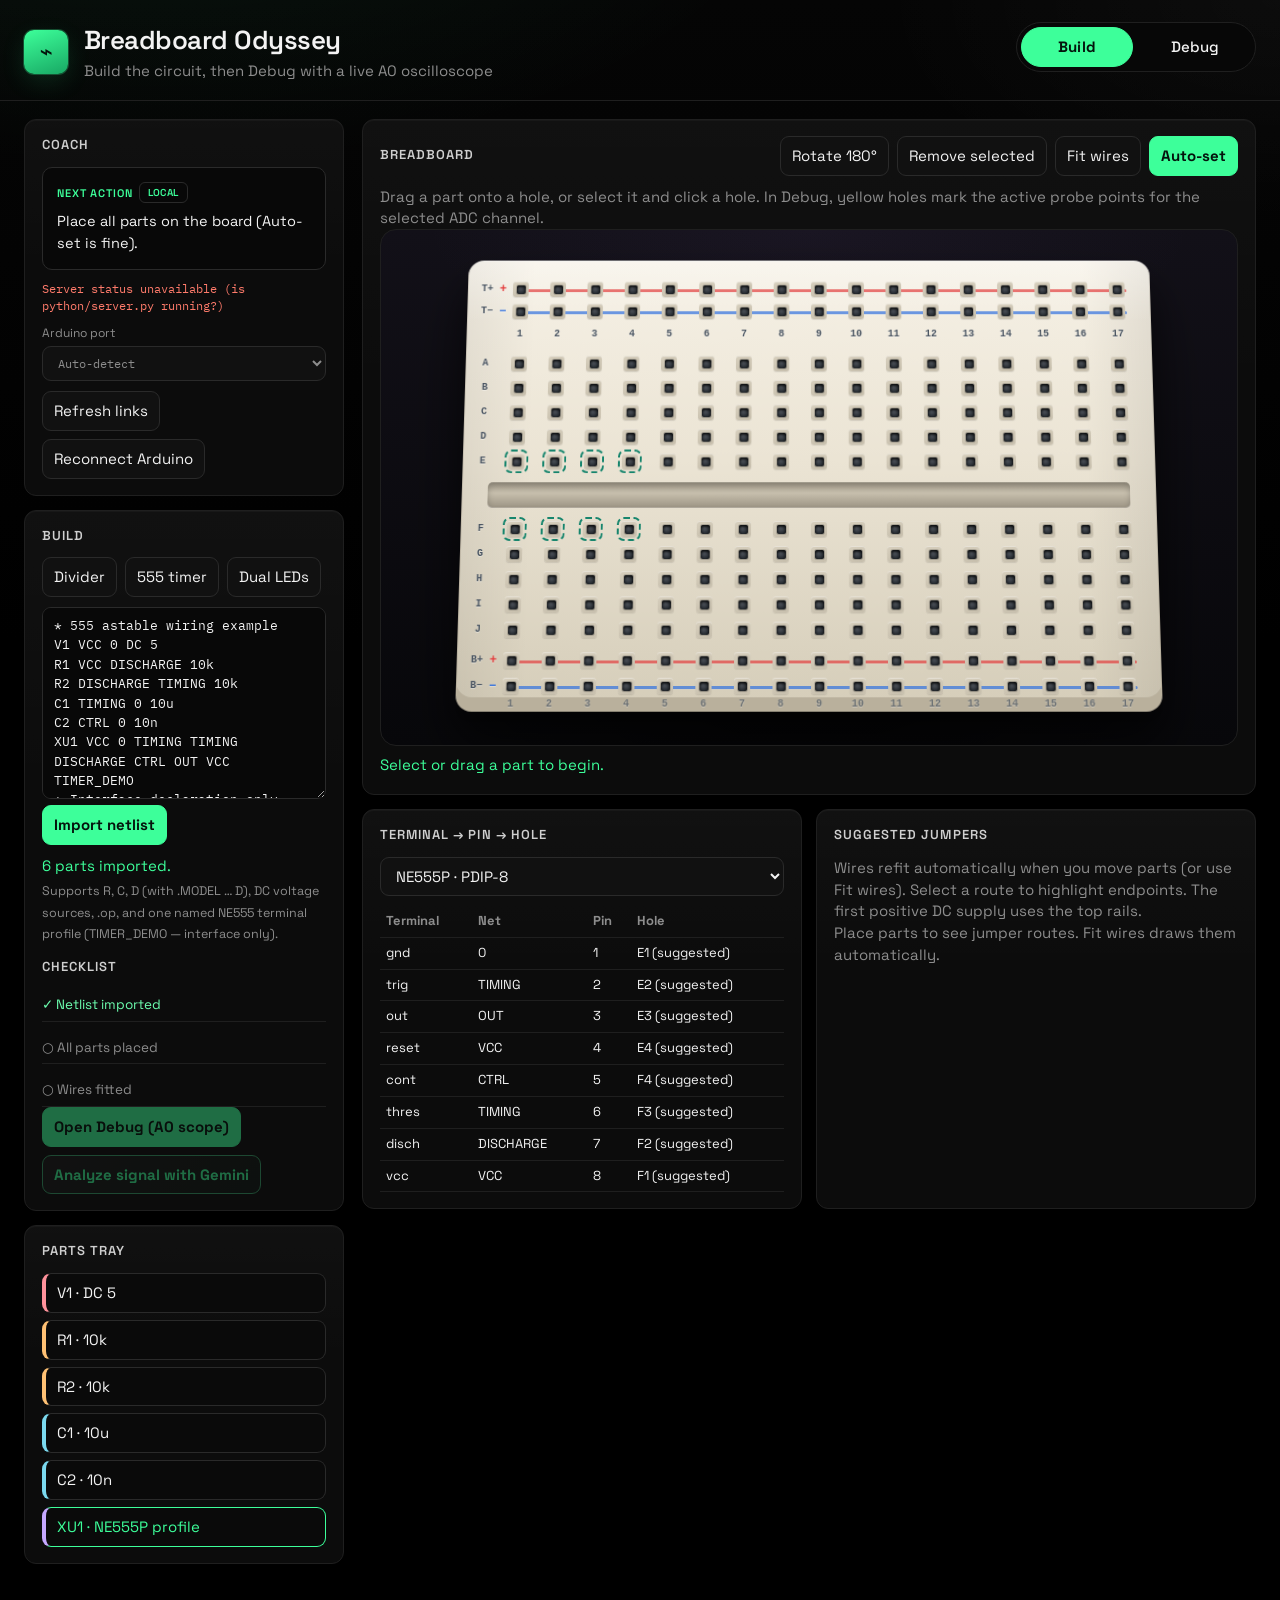
==== commit 2fad0946: "Auto-fit jumpers on place and add Fit wires control Remove per-route Add/Remove wire buttons. Wires " ====
--- a/index.html
+++ b/index.html
@@ -104,6 +104,7 @@
         <h2>Breadboard</h2>
         <button type="button" id="rotate">Rotate 180°</button>
         <button type="button" id="remove">Remove selected</button>
+        <button type="button" id="fitWires">Fit wires</button>
         <button type="button" id="layout" class="primary">Auto-set</button>
       </div>
       <p class="muted">Drag a part onto a hole, or select it and click a hole. In Debug, yellow holes mark the active probe points for the selected ADC channel.</p>
@@ -120,7 +121,7 @@
       </section>
       <section>
         <h2>Suggested jumpers</h2>
-        <p class="muted">Select a route to highlight its endpoints. Add wire draws it on the board. The first positive DC supply uses the top rails.</p>
+        <p class="muted">Wires refit automatically when you move parts (or use Fit wires). Select a route to highlight endpoints. The first positive DC supply uses the top rails.</p>
         <div id="jumpers"></div>
       </section>
     </div>
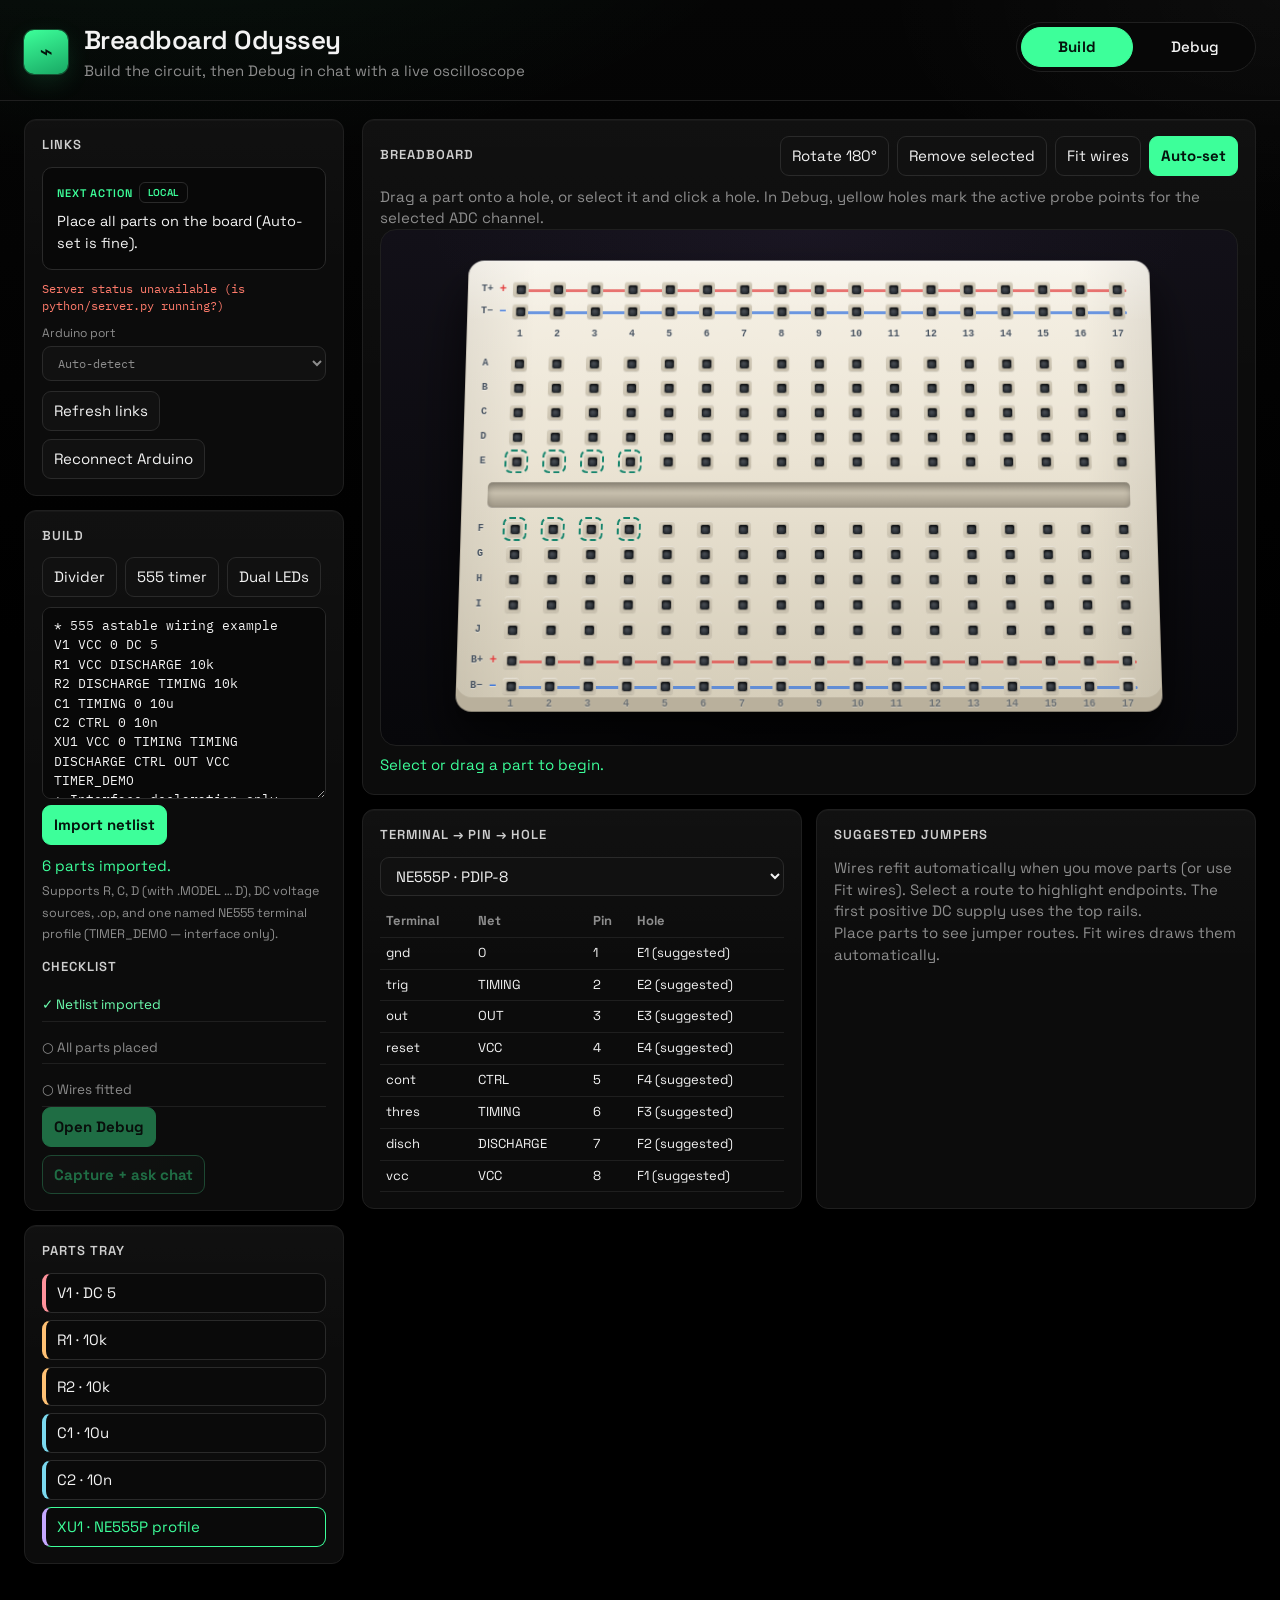
==== commit 6aecb266: "Add Debug chat with history and generic scope channels Entering Debug opens a sidebar chat asking wh" ====
--- a/index.html
+++ b/index.html
@@ -8,7 +8,7 @@
   <i aria-hidden="true">⌁</i>
   <div>
     <h1>Breadboard Odyssey</h1>
-    <p>Build the circuit, then Debug with a live A0 oscilloscope</p>
+    <p>Build the circuit, then Debug in chat with a live oscilloscope</p>
   </div>
   <nav class="journey-bar" aria-label="Modes">
     <button type="button" id="stage-build" class="active">Build</button>
@@ -25,18 +25,18 @@
       <div class="scope-hero-controls">
         <label class="scope-channel">Channel
           <select id="scopeChannel" aria-label="Scope channel">
-            <option value="A0" selected>A0 · VCC</option>
-            <option value="A1">A1 · GND</option>
-            <option value="A2">A2 · OUT</option>
-            <option value="A3">A3 · CTRL</option>
-            <option value="A4">A4 · TIMING</option>
-            <option value="A5">A5 · DISCHARGE</option>
+            <option value="A0" selected>A0</option>
+            <option value="A1">A1</option>
+            <option value="A2">A2</option>
+            <option value="A3">A3</option>
+            <option value="A4">A4</option>
+            <option value="A5">A5</option>
           </select>
         </label>
         <button type="button" id="scopeRun" class="primary">Run scope</button>
         <button type="button" id="scopeStop">Stop</button>
         <button type="button" id="scopeOnce">Single capture</button>
-        <button type="button" id="processFault" class="gemini" title="Capture waveform and ask Gemini to diagnose">Analyze signal with Gemini</button>
+        <button type="button" id="processFault" class="gemini" title="Capture waveform and ask in Debug chat">Capture + ask chat</button>
       </div>
     </div>
     <div class="scope-panel" id="scopePanel">
@@ -50,8 +50,8 @@
   </section>
 
   <aside>
-    <section>
-      <h2>Coach</h2>
+    <section id="panel-hw">
+      <h2>Links</h2>
       <div id="coach" class="coach" role="status"></div>
       <p id="hwStatus" class="hw-status muted" role="status">Checking Arduino / Gemini…</p>
       <label class="hw-port">Arduino port
@@ -81,15 +81,24 @@
       <h2 style="margin-top:14px">Checklist</h2>
       <ul id="buildChecklist" class="stack"></ul>
       <div class="toolbar" style="margin-bottom:0">
-        <button type="button" id="toDebug" class="primary" disabled>Open Debug (A0 scope)</button>
-        <button type="button" id="processFaultBuild" class="gemini" disabled title="Requires all suggested jumpers">Analyze signal with Gemini</button>
+        <button type="button" id="toDebug" class="primary" disabled>Open Debug</button>
+        <button type="button" id="processFaultBuild" class="gemini" disabled title="Requires placed parts + fitted wires">Capture + ask chat</button>
       </div>
     </section>
 
     <section id="panel-debug" hidden>
-      <h2>Debug</h2>
-      <p class="muted">Yellow holes mark the active probe points for the selected ADC channel on the breadboard below.</p>
-      <p class="muted" style="margin-top:8px">Use the scope hero above for Run / capture / Gemini analysis.</p>
+      <h2>Debug chat</h2>
+      <p class="muted">Describe what’s not working. History stays here and is resent with every turn.</p>
+      <div id="debugChat" class="chat-log" role="log" aria-live="polite"></div>
+      <form id="debugChatForm" class="chat-compose">
+        <label class="sr-only" for="debugChatInput">What’s not working?</label>
+        <textarea id="debugChatInput" rows="3" placeholder="What’s not working?" maxlength="2000"></textarea>
+        <div class="toolbar" style="margin-bottom:0">
+          <button type="submit" id="debugChatSend" class="primary">Send</button>
+          <button type="button" id="debugStepsDone" title="Tell the coach you finished the last steps">Steps done</button>
+          <button type="button" id="debugClearChat" title="Clear chat history">Clear</button>
+        </div>
+      </form>
     </section>
 
     <section>
--- a/css/app.css
+++ b/css/app.css
@@ -455,6 +455,11 @@
 .tray button,.piece{touch-action:none}
 .stack{display:grid;gap:10px}
 .stack label{display:grid;gap:4px;font-size:13px;color:var(--muted)}
+.sr-only{
+  position:absolute;width:1px;height:1px;padding:0;margin:-1px;
+  overflow:hidden;clip:rect(0,0,0,0);white-space:nowrap;border:0;
+}
+body.mode-debug #coach{display:none}
 .coach{
   background:#080808;
   border:1px solid var(--line-strong);
@@ -467,6 +472,60 @@
 .coach .tag{display:inline-flex;align-items:center;gap:6px;font-size:11px;letter-spacing:.08em;text-transform:uppercase;color:var(--accent);margin-bottom:8px;font-weight:600}
 .coach.warn{border-color:color-mix(in srgb, var(--warn) 45%, #333);background:#120f08}
 .coach.error{border-color:color-mix(in srgb, var(--danger) 40%, #333);background:#140a09}
+.chat-log{
+  display:flex;flex-direction:column;gap:10px;
+  max-height:min(52vh, 520px);
+  overflow:auto;
+  padding:10px;
+  margin:10px 0 12px;
+  background:#060606;
+  border:1px solid var(--line-strong);
+  border-radius:10px;
+  scroll-behavior:smooth;
+}
+.chat-bubble{
+  max-width:95%;
+  padding:10px 12px;
+  border-radius:12px;
+  font-size:13.5px;
+  line-height:1.45;
+  white-space:pre-wrap;
+  word-break:break-word;
+}
+.chat-bubble.user{
+  align-self:flex-end;
+  background:#132018;
+  border:1px solid color-mix(in srgb, var(--accent) 35%, #333);
+  color:#e8fff3;
+}
+.chat-bubble.assistant{
+  align-self:flex-start;
+  background:#101010;
+  border:1px solid var(--line-strong);
+  color:var(--text);
+}
+.chat-bubble.system{
+  align-self:center;
+  background:transparent;
+  border:1px dashed var(--line-strong);
+  color:var(--muted);
+  font-size:12.5px;
+  max-width:100%;
+}
+.chat-bubble .chat-meta{
+  display:block;
+  font:600 10px/1.2 var(--mono);
+  letter-spacing:.06em;
+  text-transform:uppercase;
+  color:var(--muted);
+  margin-bottom:6px;
+}
+.chat-bubble.assistant .chat-meta{color:var(--accent)}
+.chat-bubble.pending{opacity:.7;font-style:italic}
+.chat-compose textarea{
+  margin-bottom:8px;
+  min-height:4.5rem;
+}
 .readings{font:13px var(--mono)}
 .badge{
   display:inline-block;padding:2px 8px;border-radius:6px;
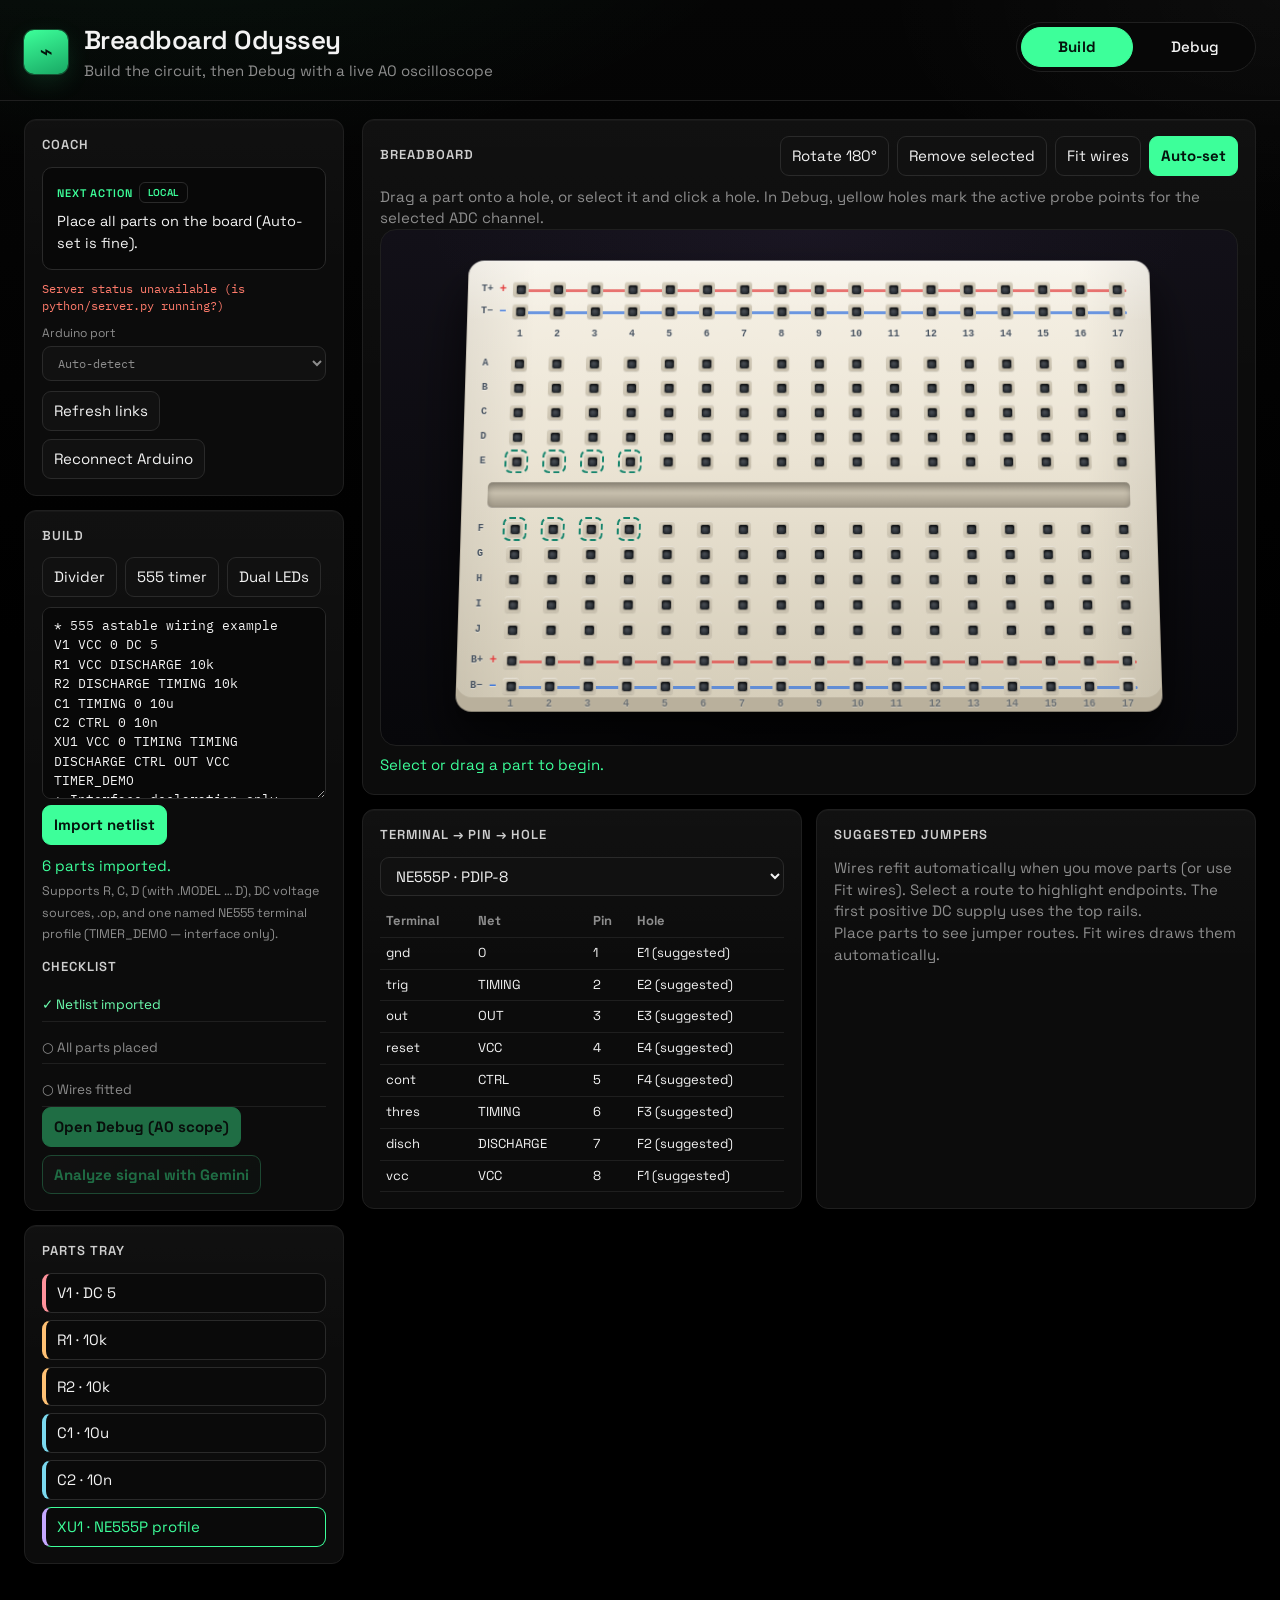
==== commit 1c7cc1ea: "Merge branch 'cursor/fit-wires-auto-3932' Auto-fit jumpers on place and Fit wires control. Co-author" ====
--- a/index.html
+++ b/index.html
@@ -8,7 +8,7 @@
   <i aria-hidden="true">⌁</i>
   <div>
     <h1>Breadboard Odyssey</h1>
-    <p>Build the circuit, then Debug in chat with a live oscilloscope</p>
+    <p>Build the circuit, then Debug with a live A0 oscilloscope</p>
   </div>
   <nav class="journey-bar" aria-label="Modes">
     <button type="button" id="stage-build" class="active">Build</button>
@@ -25,18 +25,18 @@
       <div class="scope-hero-controls">
         <label class="scope-channel">Channel
           <select id="scopeChannel" aria-label="Scope channel">
-            <option value="A0" selected>A0</option>
-            <option value="A1">A1</option>
-            <option value="A2">A2</option>
-            <option value="A3">A3</option>
-            <option value="A4">A4</option>
-            <option value="A5">A5</option>
+            <option value="A0" selected>A0 · VCC</option>
+            <option value="A1">A1 · GND</option>
+            <option value="A2">A2 · OUT</option>
+            <option value="A3">A3 · CTRL</option>
+            <option value="A4">A4 · TIMING</option>
+            <option value="A5">A5 · DISCHARGE</option>
           </select>
         </label>
         <button type="button" id="scopeRun" class="primary">Run scope</button>
         <button type="button" id="scopeStop">Stop</button>
         <button type="button" id="scopeOnce">Single capture</button>
-        <button type="button" id="processFault" class="gemini" title="Capture waveform and ask in Debug chat">Capture + ask chat</button>
+        <button type="button" id="processFault" class="gemini" title="Capture waveform and ask Gemini to diagnose">Analyze signal with Gemini</button>
       </div>
     </div>
     <div class="scope-panel" id="scopePanel">
@@ -50,8 +50,8 @@
   </section>
 
   <aside>
-    <section id="panel-hw">
-      <h2>Links</h2>
+    <section>
+      <h2>Coach</h2>
       <div id="coach" class="coach" role="status"></div>
       <p id="hwStatus" class="hw-status muted" role="status">Checking Arduino / Gemini…</p>
       <label class="hw-port">Arduino port
@@ -81,24 +81,15 @@
       <h2 style="margin-top:14px">Checklist</h2>
       <ul id="buildChecklist" class="stack"></ul>
       <div class="toolbar" style="margin-bottom:0">
-        <button type="button" id="toDebug" class="primary" disabled>Open Debug</button>
-        <button type="button" id="processFaultBuild" class="gemini" disabled title="Requires placed parts + fitted wires">Capture + ask chat</button>
+        <button type="button" id="toDebug" class="primary" disabled>Open Debug (A0 scope)</button>
+        <button type="button" id="processFaultBuild" class="gemini" disabled title="Requires all suggested jumpers">Analyze signal with Gemini</button>
       </div>
     </section>
 
     <section id="panel-debug" hidden>
-      <h2>Debug chat</h2>
-      <p class="muted">Describe what’s not working. History stays here and is resent with every turn.</p>
-      <div id="debugChat" class="chat-log" role="log" aria-live="polite"></div>
-      <form id="debugChatForm" class="chat-compose">
-        <label class="sr-only" for="debugChatInput">What’s not working?</label>
-        <textarea id="debugChatInput" rows="3" placeholder="What’s not working?" maxlength="2000"></textarea>
-        <div class="toolbar" style="margin-bottom:0">
-          <button type="submit" id="debugChatSend" class="primary">Send</button>
-          <button type="button" id="debugStepsDone" title="Tell the coach you finished the last steps">Steps done</button>
-          <button type="button" id="debugClearChat" title="Clear chat history">Clear</button>
-        </div>
-      </form>
+      <h2>Debug</h2>
+      <p class="muted">Yellow holes mark the active probe points for the selected ADC channel on the breadboard below.</p>
+      <p class="muted" style="margin-top:8px">Use the scope hero above for Run / capture / Gemini analysis.</p>
     </section>
 
     <section>
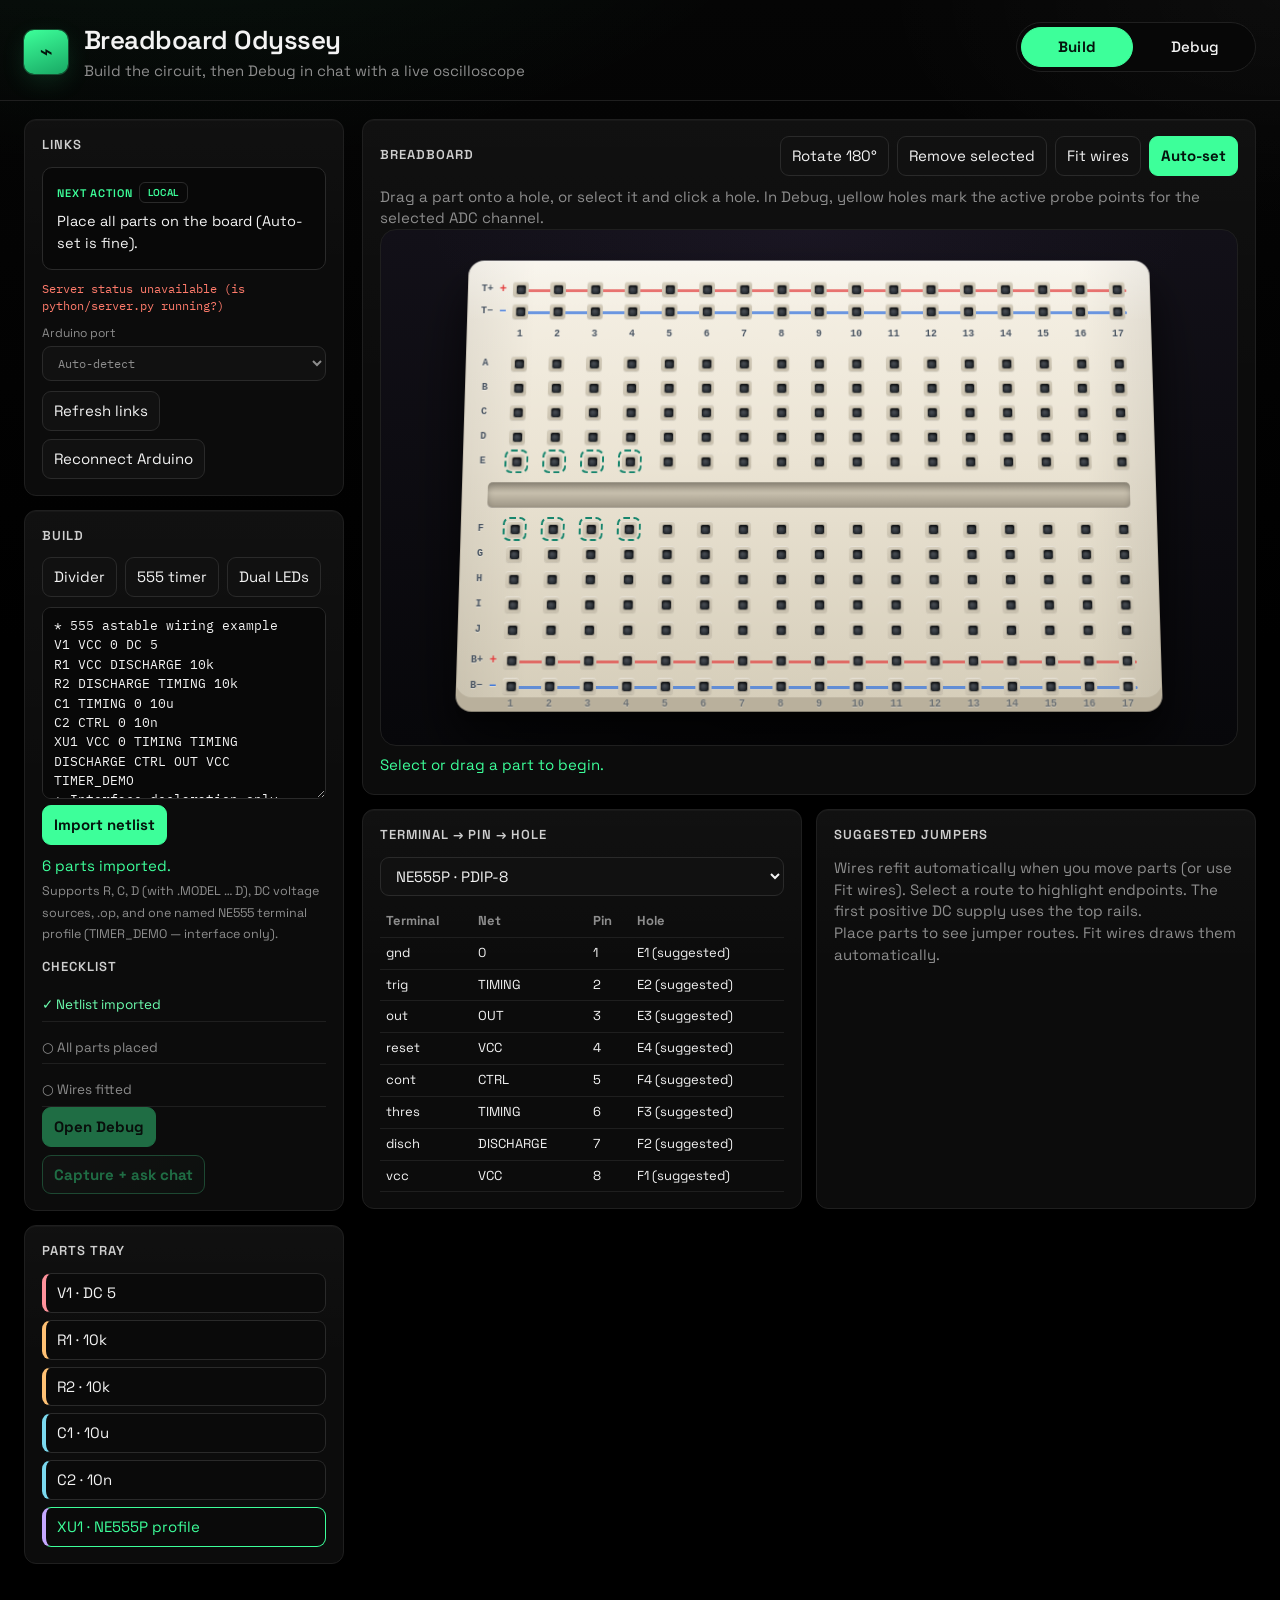
==== commit a3ad1f78: "Merge branch 'cursor/debug-chat-history-3932' Debug chat with history and generic A0–A5 scope channe" ====
--- a/index.html
+++ b/index.html
@@ -8,7 +8,7 @@
   <i aria-hidden="true">⌁</i>
   <div>
     <h1>Breadboard Odyssey</h1>
-    <p>Build the circuit, then Debug with a live A0 oscilloscope</p>
+    <p>Build the circuit, then Debug in chat with a live oscilloscope</p>
   </div>
   <nav class="journey-bar" aria-label="Modes">
     <button type="button" id="stage-build" class="active">Build</button>
@@ -25,18 +25,18 @@
       <div class="scope-hero-controls">
         <label class="scope-channel">Channel
           <select id="scopeChannel" aria-label="Scope channel">
-            <option value="A0" selected>A0 · VCC</option>
-            <option value="A1">A1 · GND</option>
-            <option value="A2">A2 · OUT</option>
-            <option value="A3">A3 · CTRL</option>
-            <option value="A4">A4 · TIMING</option>
-            <option value="A5">A5 · DISCHARGE</option>
+            <option value="A0" selected>A0</option>
+            <option value="A1">A1</option>
+            <option value="A2">A2</option>
+            <option value="A3">A3</option>
+            <option value="A4">A4</option>
+            <option value="A5">A5</option>
           </select>
         </label>
         <button type="button" id="scopeRun" class="primary">Run scope</button>
         <button type="button" id="scopeStop">Stop</button>
         <button type="button" id="scopeOnce">Single capture</button>
-        <button type="button" id="processFault" class="gemini" title="Capture waveform and ask Gemini to diagnose">Analyze signal with Gemini</button>
+        <button type="button" id="processFault" class="gemini" title="Capture waveform and ask in Debug chat">Capture + ask chat</button>
       </div>
     </div>
     <div class="scope-panel" id="scopePanel">
@@ -50,8 +50,8 @@
   </section>
 
   <aside>
-    <section>
-      <h2>Coach</h2>
+    <section id="panel-hw">
+      <h2>Links</h2>
       <div id="coach" class="coach" role="status"></div>
       <p id="hwStatus" class="hw-status muted" role="status">Checking Arduino / Gemini…</p>
       <label class="hw-port">Arduino port
@@ -81,15 +81,24 @@
       <h2 style="margin-top:14px">Checklist</h2>
       <ul id="buildChecklist" class="stack"></ul>
       <div class="toolbar" style="margin-bottom:0">
-        <button type="button" id="toDebug" class="primary" disabled>Open Debug (A0 scope)</button>
-        <button type="button" id="processFaultBuild" class="gemini" disabled title="Requires all suggested jumpers">Analyze signal with Gemini</button>
+        <button type="button" id="toDebug" class="primary" disabled>Open Debug</button>
+        <button type="button" id="processFaultBuild" class="gemini" disabled title="Requires placed parts + fitted wires">Capture + ask chat</button>
       </div>
     </section>
 
     <section id="panel-debug" hidden>
-      <h2>Debug</h2>
-      <p class="muted">Yellow holes mark the active probe points for the selected ADC channel on the breadboard below.</p>
-      <p class="muted" style="margin-top:8px">Use the scope hero above for Run / capture / Gemini analysis.</p>
+      <h2>Debug chat</h2>
+      <p class="muted">Describe what’s not working. History stays here and is resent with every turn.</p>
+      <div id="debugChat" class="chat-log" role="log" aria-live="polite"></div>
+      <form id="debugChatForm" class="chat-compose">
+        <label class="sr-only" for="debugChatInput">What’s not working?</label>
+        <textarea id="debugChatInput" rows="3" placeholder="What’s not working?" maxlength="2000"></textarea>
+        <div class="toolbar" style="margin-bottom:0">
+          <button type="submit" id="debugChatSend" class="primary">Send</button>
+          <button type="button" id="debugStepsDone" title="Tell the coach you finished the last steps">Steps done</button>
+          <button type="button" id="debugClearChat" title="Clear chat history">Clear</button>
+        </div>
+      </form>
     </section>
 
     <section>
